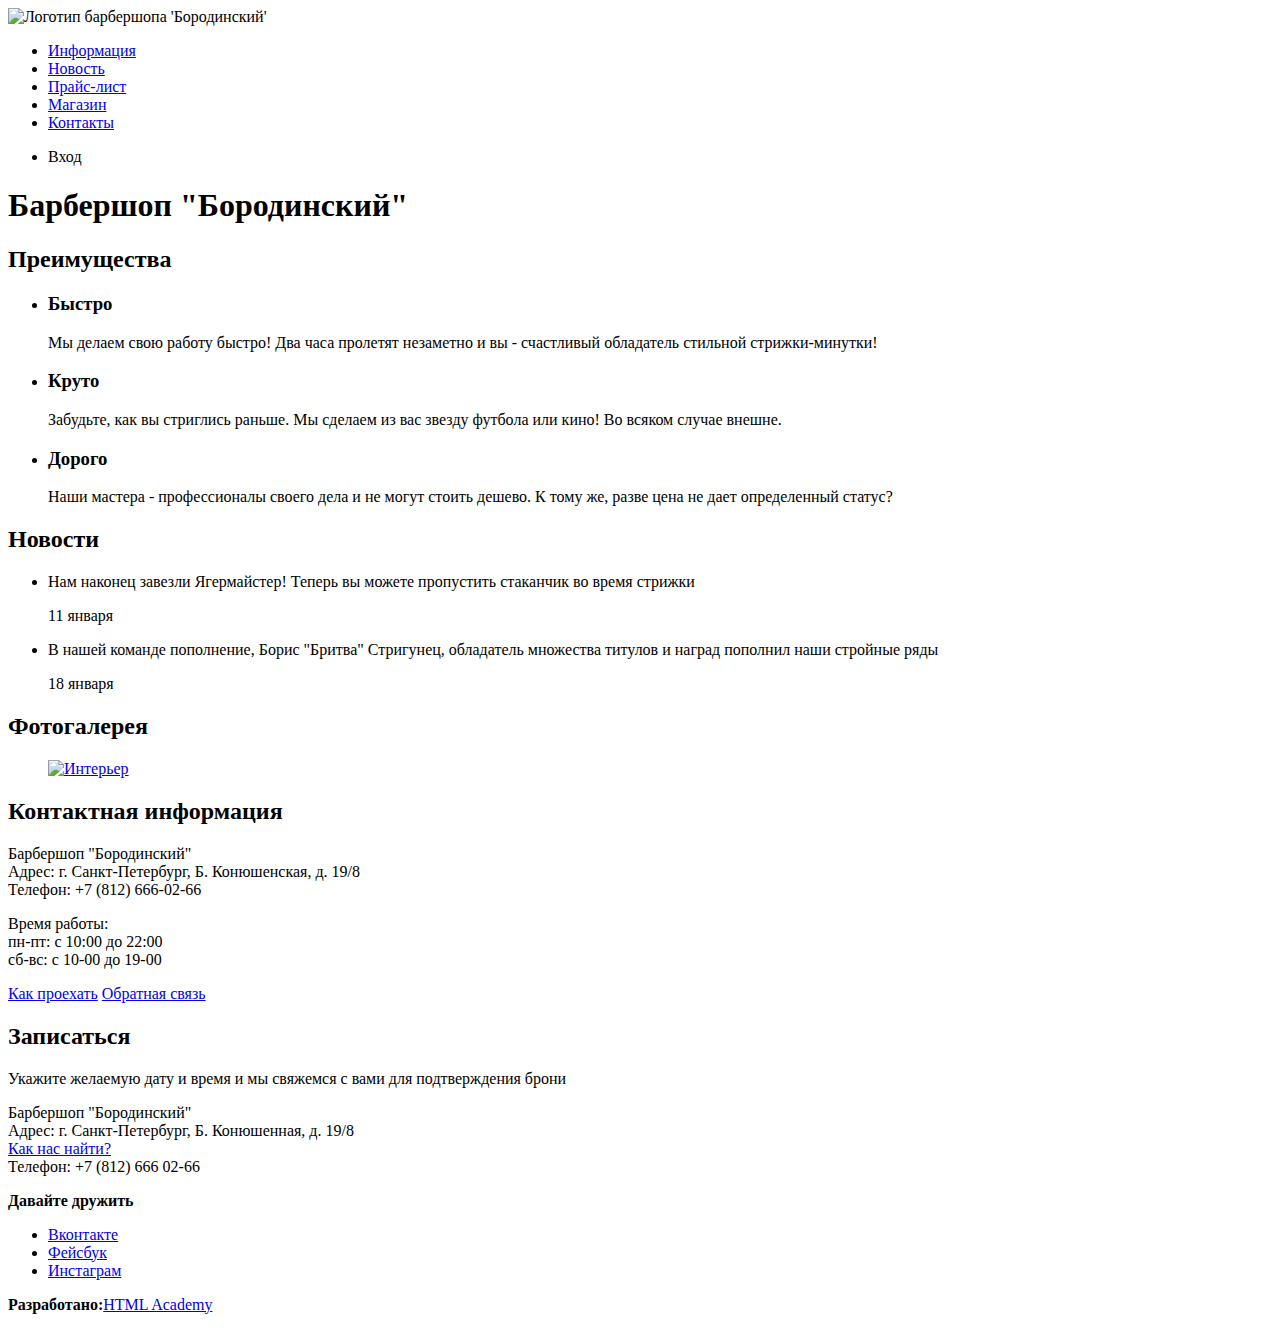
==== index.html @ 80e4056b "Добавил подвал страницы" ====
<!DOCTYPE html>
<html lang="ru">
<head>
	<meta charset="UTF-8">
	<title>Барбершоп "Бородинский"</title>
</head>
<body>
	<header class="main-header">
		<nav class="main-navigation">
			<a class="main-header-logo">
				<img src="img/index-logo.svg" alt="Логотип барбершопа 'Бородинский'" width="368" height="153">
			</a>
			<ul class="site-navigation">
				<li><a href="info.html">Информация</a></li>
				<li><a href="news.html">Новость</a></li>
				<li><a href="price.html">Прайс-лист</a></li>
				<li><a href="catalog.html">Магазин</a></li>
				<li><a href="contacts.html">Контакты</a></li>
			</ul>
			<ul class="user-navigation">
				<li class="login-link">Вход</li>
			</ul>
		</nav>
	</header>
	<main class="container">
		<!--Загаловок страницы-->
		<h1 class="visually-hidden">Барбершоп "Бородинский"</h1>

		<!--Раздел преимущества-->
		<section class="features">
			<h2 class="visually-hidden">Преимущества</h2>
			<ul class="features-list">
				<li class="feature-item">
					<h3>Быстро</h3>
					<p>Мы делаем свою работу быстро! Два часа пролетят незаметно и вы - счастливый обладатель стильной стрижки-минутки!</p>
				</li>
				<li class="feature-item">
					<h3>Круто</h3>
					<p>Забудьте, как вы стриглись раньше. Мы сделаем из вас звезду футбола или кино! Во всяком случае внешне.</p>
				</li>
				<li class="feature-item">
					<h3>Дорого</h3>
					<p>Наши мастера - профессионалы своего дела и не могут стоить дешево. К тому же, разве цена не дает определенный статус?</p>
				</li>
			</ul>
		</section>

		<!--Раздел новости-->
		<section class="news">
			<h2>Новости</h2>
			<ul class="news-list">
				<li class="news-item">
					<p>Нам наконец завезли Ягермайстер! Теперь вы можете пропустить стаканчик во время стрижки</p>
					<time datetime="2016-01-11">11 января</time>
				</li>
				<li class="news-item">
					<p>В нашей команде пополнение, Борис "Бритва" Стригунец, обладатель множества титулов и наград пополнил наши стройные ряды</p>
					<time datetime="2016-01-18">18 января</time>
				</li>
			</ul>
		</section>

		<!-- Раздел Галерея -->
		<section class="gallery">
			<h2>Фотогалерея</h2>
			<figure class="gallery-content">
				<a href="#"><img src="img/studio.jpg" alt="Интерьер" width="286" height="164"></a>
			</figure>
		</section>

		<!-- Раздел контакты -->
		<section class="contacts">
			<h2>Контактная информация</h2>
			<p>Барбершоп "Бородинский"<br>Адрес: г. Санкт-Петербург, Б. Конюшенская, д. 19/8<br>Телефон: +7 (812) 666-02-66</p>
			<p>Время работы:<br>пн-пт: с 10:00 до 22:00<br>сб-вс: с 10-00 до 19-00</p>
			<a href="map.html" class="button">Как проехать</a>
			<a href="map.html" class="button">Обратная связь</a>
		</section>

		<!-- Раздел обратная связь -->
		<section class="appointment">
			<h2>Записаться</h2>
			<p class="appointment">Укажите желаемую дату и время и мы свяжемся с вами для подтверждения брони</p>
			<!-- Здесь будет форма -->
		</section>
	</main>
	<footer class="main-footer">
		<p class="footer-contact">
			Барбершоп "Бородинский"<br>Адрес: г. Санкт-Петербург, Б. Конюшенная, д. 19/8<br><a href="map.html">Как нас найти?</a><br>Телефон: +7 (812) 666 02-66
		</p>
		<div class="footer-social">
			<b>Давайте дружить</b>
			<ul>
				<li><a href="#" class="social-button">Вконтакте</a></li>
				<li><a href="#" class="social-button">Фейсбук</a></li>
				<li><a href="#" class="social-button">Инстаграм</a></li>
			</ul>
		</div>
		<p class="footer-copyright">
			<b>Разработано:</b><a href="https://htmlacademy.ru" class="button">HTML Academy</a>
		</p>
	</footer>
</body>
</html>
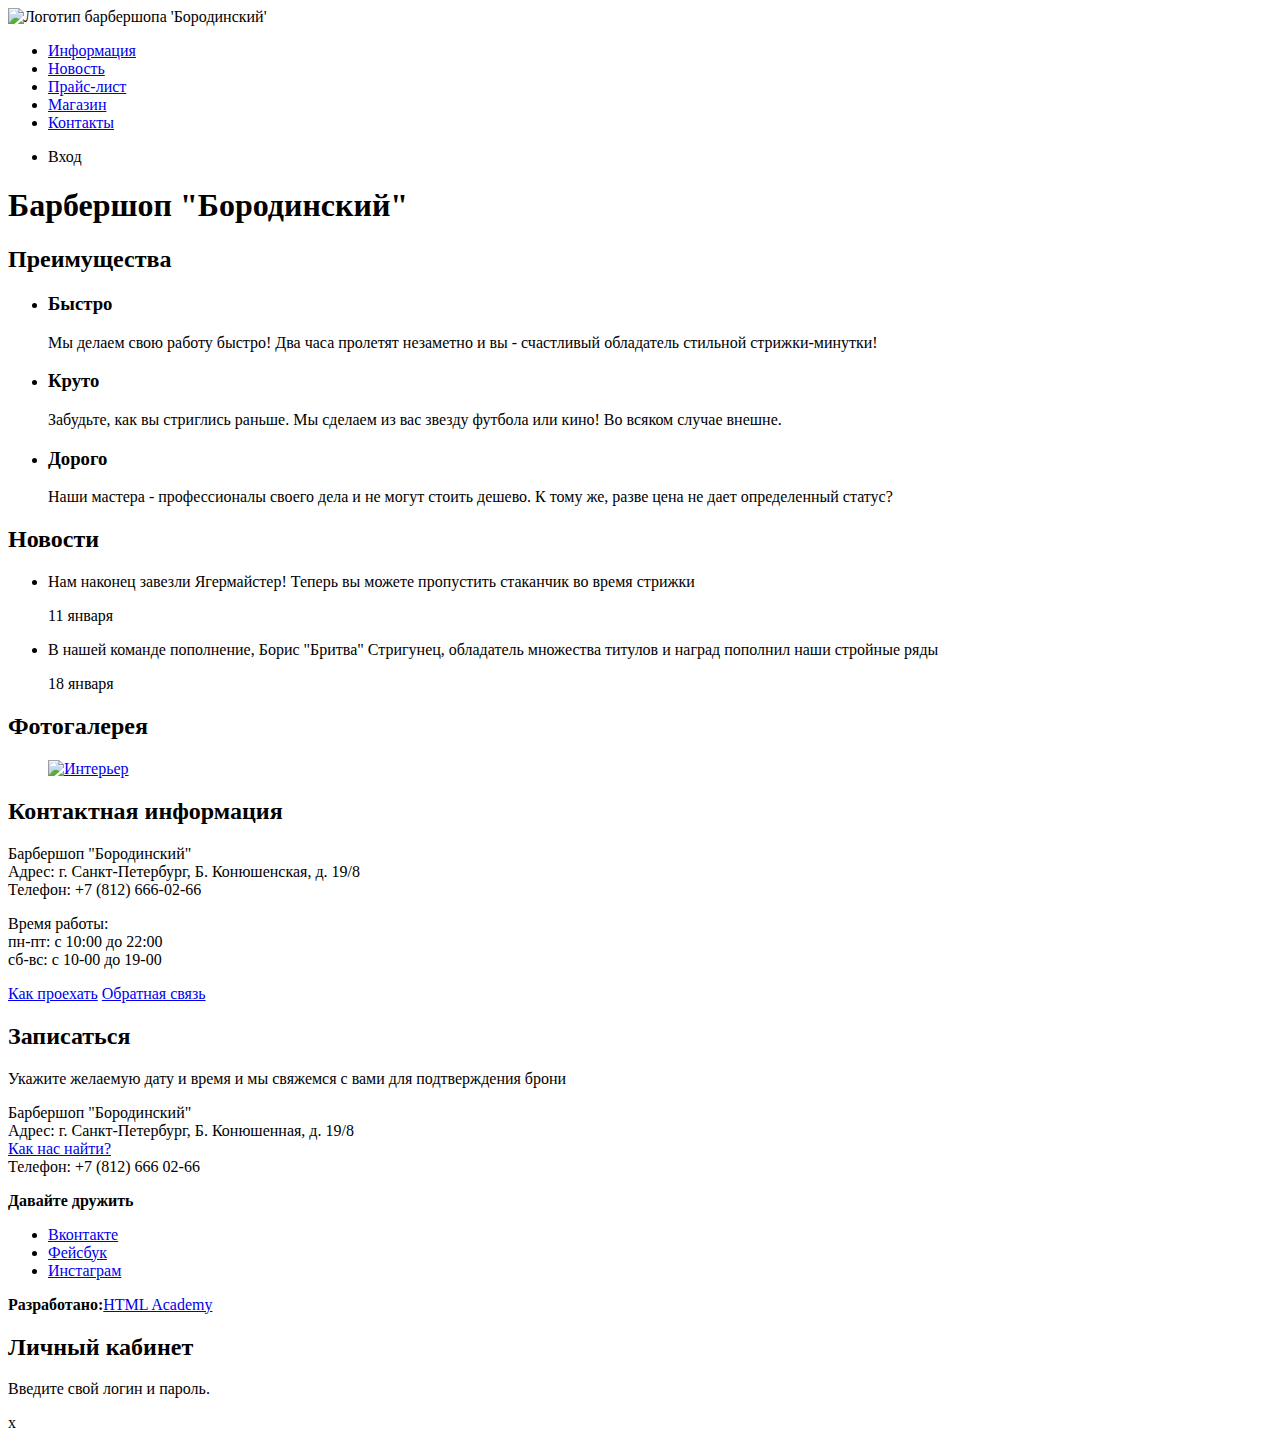
==== commit 1d876021: "Добавил попап форма входа в личный кабинет" ====
--- a/index.html
+++ b/index.html
@@ -100,5 +100,13 @@
 			<b>Разработано:</b><a href="https://htmlacademy.ru" class="button">HTML Academy</a>
 		</p>
 	</footer>
+
+	<!-- Попап форма входа в личный кабинет-->
+	<section class="modal modal-login">
+		<h2>Личный кабинет</h2>
+		<p>Введите свой логин и пароль.</p>
+		<!-- Здесь будет форма -->
+		<span class="modal-close">x</span>
+	</section>
 </body>
 </html>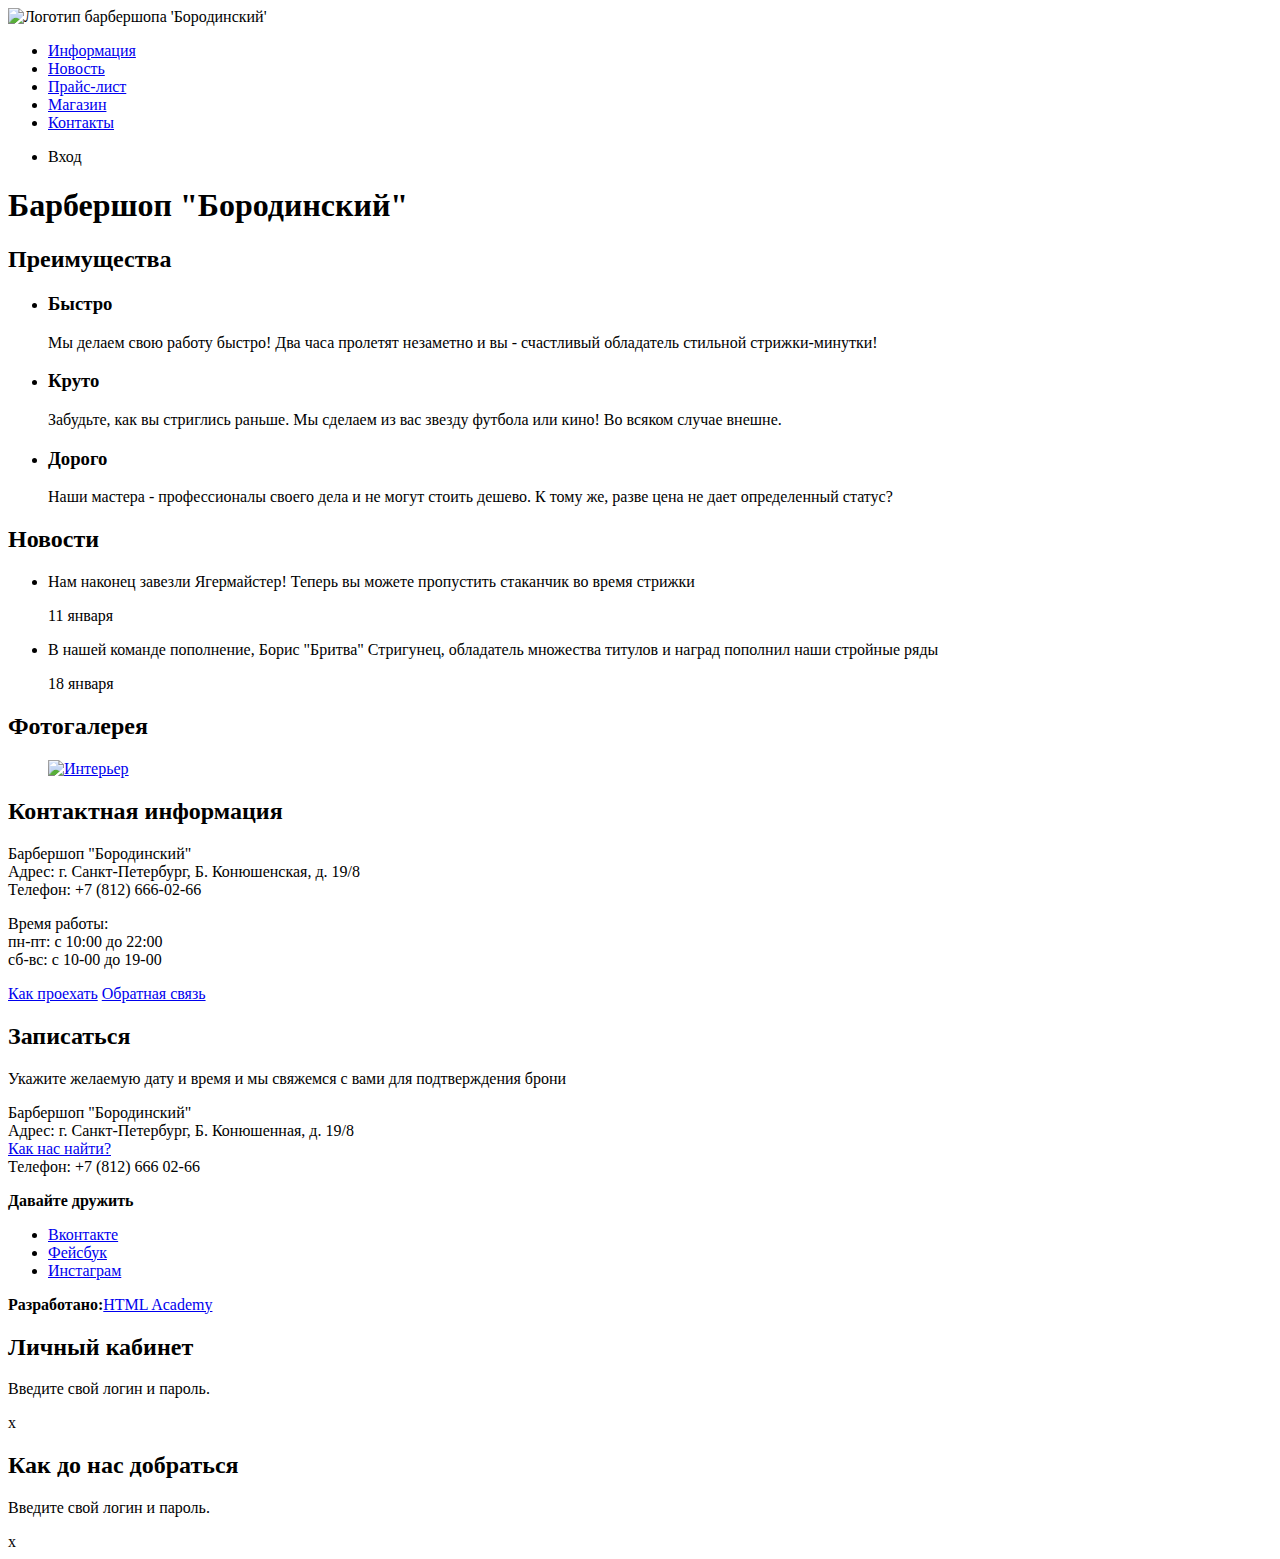
==== commit 2801b54b: "Добавил попап карта" ====
--- a/index.html
+++ b/index.html
@@ -108,5 +108,12 @@
 		<!-- Здесь будет форма -->
 		<span class="modal-close">x</span>
 	</section>
+
+	<!-- Попап карта-->
+	<section class="modal modal-map">
+		<h2 class="visually-hidden">Как до нас добраться</h2>
+		<p>Введите свой логин и пароль.</p>
+		<span class="modal-close">x</span>
+	</section>
 </body>
 </html>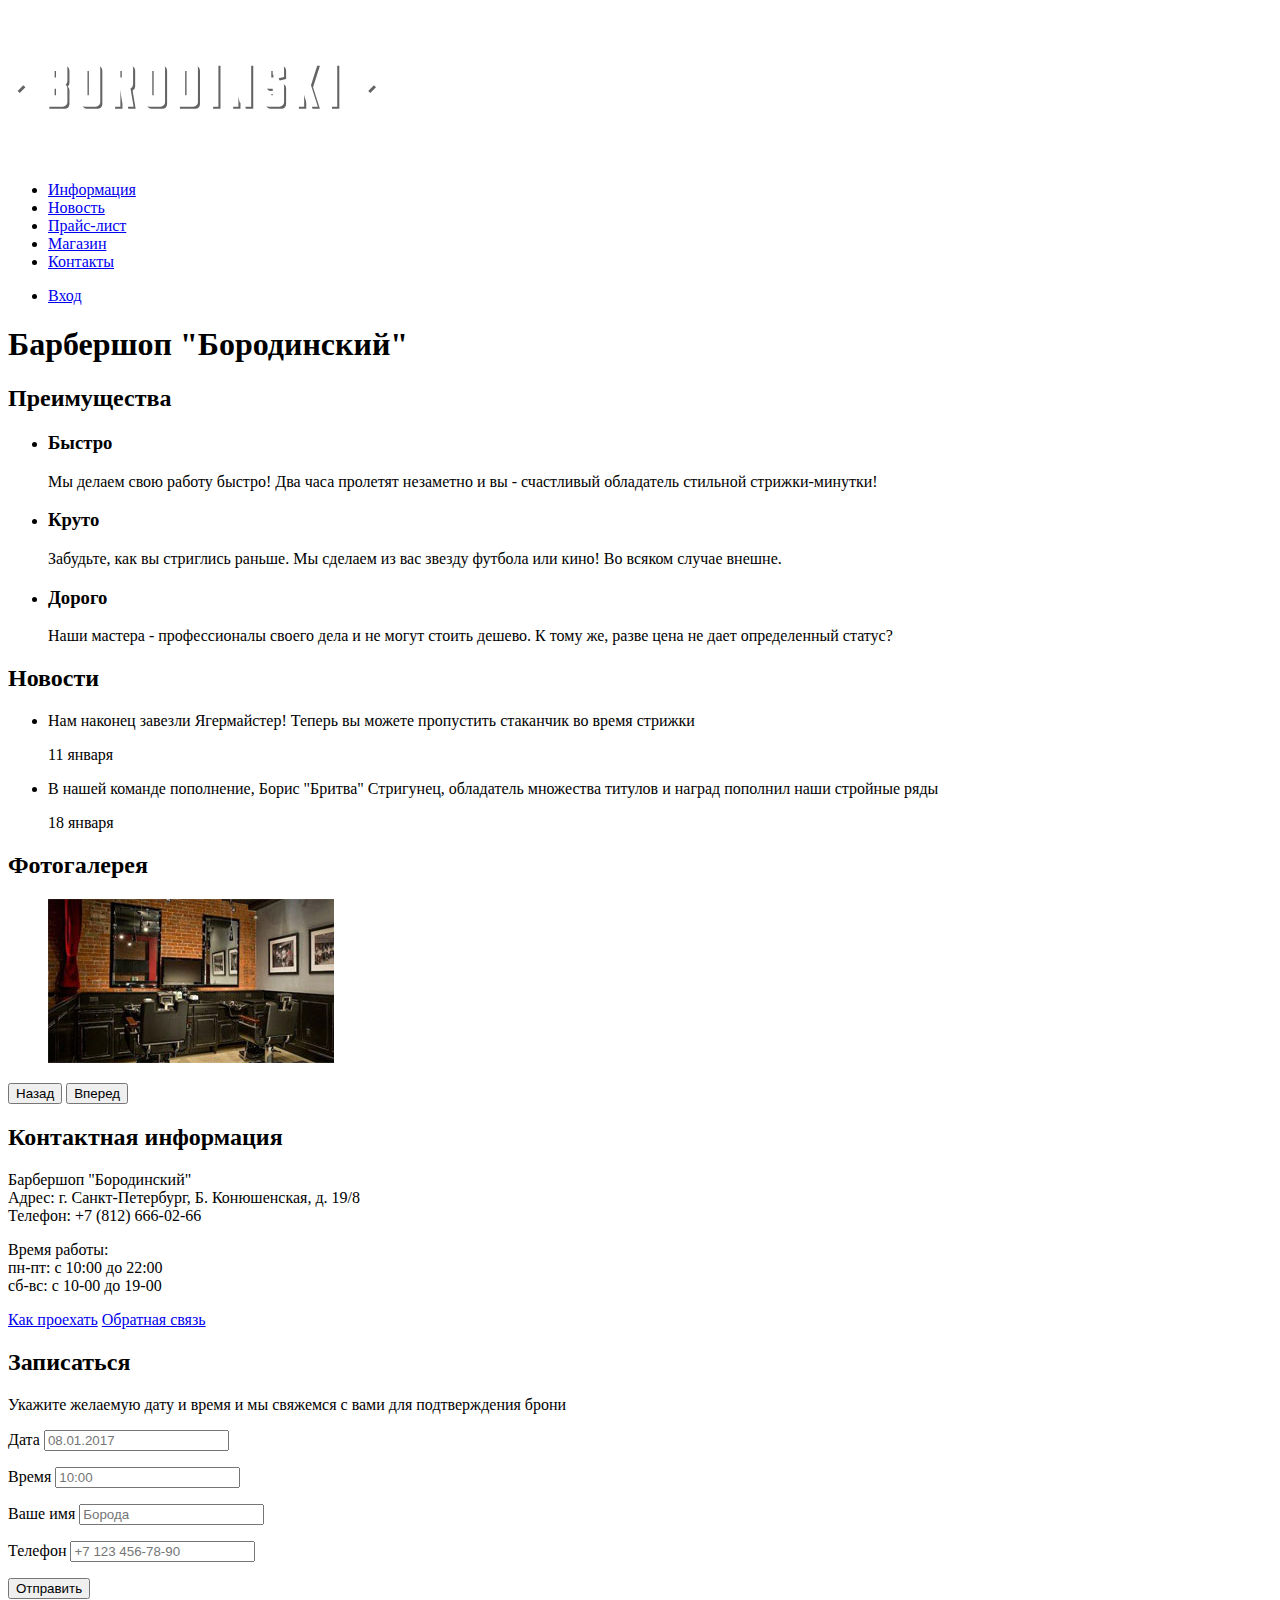
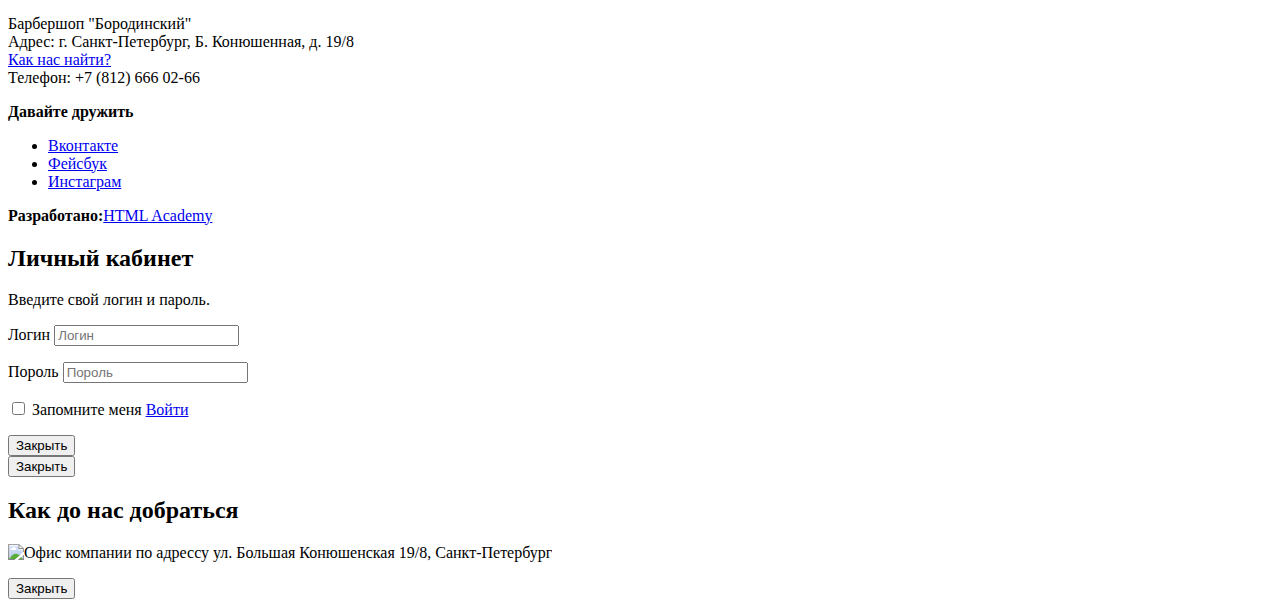
==== commit b2fde4e3: "Обновил разметку с учетом доступности. Заменил кнопки. Добавил формы." ====
--- a/index.html
+++ b/index.html
@@ -18,7 +18,9 @@
 				<li><a href="contacts.html">Контакты</a></li>
 			</ul>
 			<ul class="user-navigation">
-				<li class="login-link">Вход</li>
+				<li class="login-link">
+					<a href="login.html" class="login-link">Вход</a>
+				</li>
 			</ul>
 		</nav>
 	</header>
@@ -66,6 +68,8 @@
 			<figure class="gallery-content">
 				<a href="#"><img src="img/studio.jpg" alt="Интерьер" width="286" height="164"></a>
 			</figure>
+			<button class="button gallery-button gallery-button-back" type="button">Назад</button>
+			<button class="button gallery-button gallery-button-next" type="button">Вперед</button>
 		</section>
 
 		<!-- Раздел контакты -->
@@ -81,7 +85,25 @@
 		<section class="appointment">
 			<h2>Записаться</h2>
 			<p class="appointment">Укажите желаемую дату и время и мы свяжемся с вами для подтверждения брони</p>
-			<!-- Здесь будет форма -->
+			<form action="https://echo.academy.ru" class="appointment-item" method="post">
+				<p class="appointment-item">
+					<label for="appointment-date">Дата</label>
+					<input type="text" id="appointment-date" name="date" value="" placeholder="08.01.2017">
+				</p>
+				<p class="appointment-item">
+					<label for="appointment-time">Время</label>
+					<input type="text" id="appointment-time" name="time" value="" placeholder="10:00">
+				</p>
+				<p class="appointment-item">
+					<label for="appointment-date">Ваше имя</label>
+					<input type="text" id="appointment-name" name="name" value="" placeholder="Борода">
+				</p>
+				<p class="appointment-item">
+					<label for="appointment-date">Телефон</label>
+					<input type="text" id="appointment-date" name="phone" value="" placeholder="+7 123 456-78-90">
+				</p>
+				<button class="button" type="submit">Отправить</button>
+			</form>
 		</section>
 	</main>
 	<footer class="main-footer">
@@ -105,15 +127,36 @@
 	<section class="modal modal-login">
 		<h2>Личный кабинет</h2>
 		<p>Введите свой логин и пароль.</p>
-		<!-- Здесь будет форма -->
-		<span class="modal-close">x</span>
+		<form class="login-form" action="https://echo.htmlacademy.ru" methon="post">
+			<p>
+				<label for="user-login" class="visually-hidden">Логин</label>
+				<input type="text" class="logic-icon-user" id="user-login" name="login" placeholder="Логин">
+			</p>
+			<p>
+				<label class="visually-hidden" for="user-password">Пороль</label>
+				<input class="login-icon-password" id="user-password" type="password" name="password" placeholder="Пороль">
+			</p>
+			<p class="login-password-info">
+				<label class="login-checkbox">
+					<!-- Интерактивный элемент checkbox будет скрыт, а место него через css отобразиться дикоративный -->
+					<input class="visually-hidden" type="checkbox" name="remember">
+					<span class="checkbox-indicator"></span>
+					Запомните меня
+				</label>
+				<a href="submite" class="restore">Войти</a>
+			</p>
+			<button class="modal-close" type="button">Закрыть</button>
+		</form>
+		<button class="modal-close" type="button">Закрыть</button>
 	</section>
 
 	<!-- Попап карта-->
 	<section class="modal modal-map">
 		<h2 class="visually-hidden">Как до нас добраться</h2>
-		<p>Введите свой логин и пароль.</p>
-		<span class="modal-close">x</span>
+		<p>
+			<img src="img/map.jpg" alt="Офис компании по адрессу ул. Большая Конюшенская 19/8, Санкт-Петербург" width="780" height="560">
+		</p>
+		<button class="modal-close" type="button">Закрыть</button>
 	</section>
 </body>
 </html>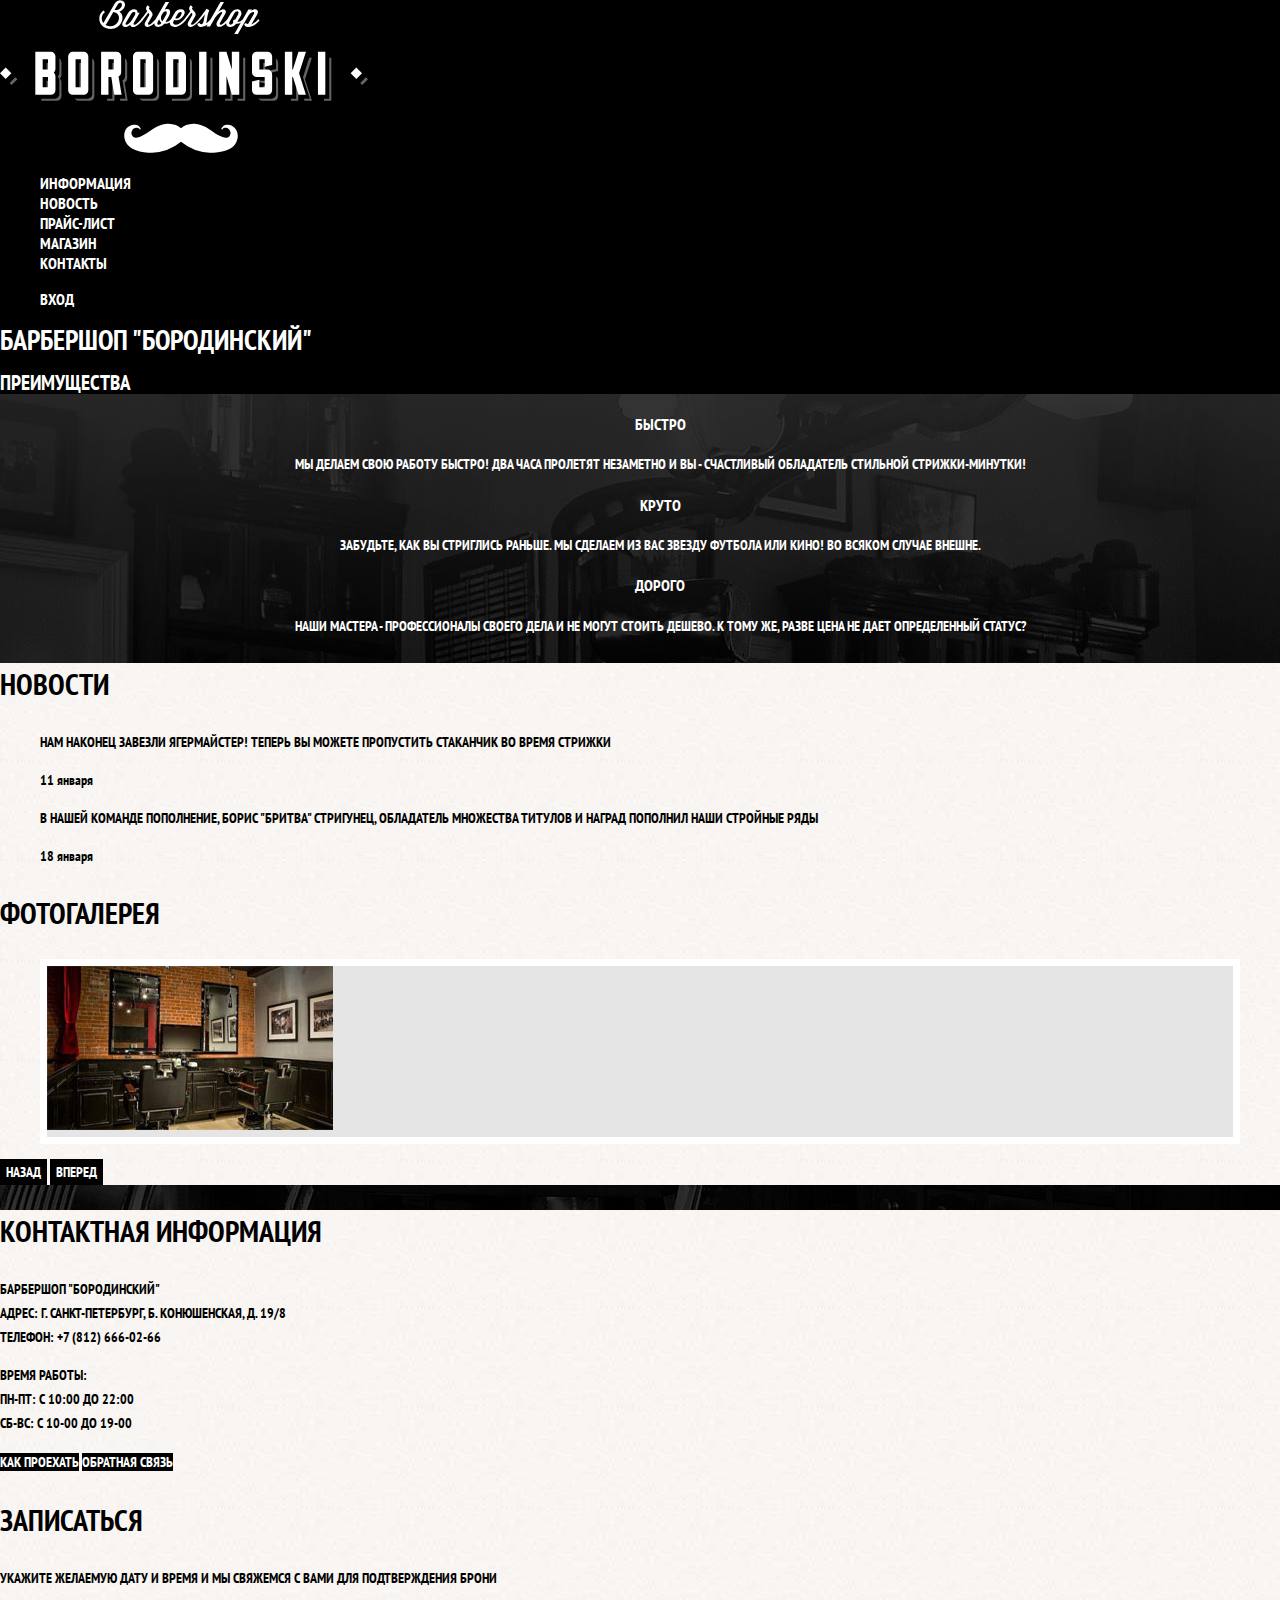
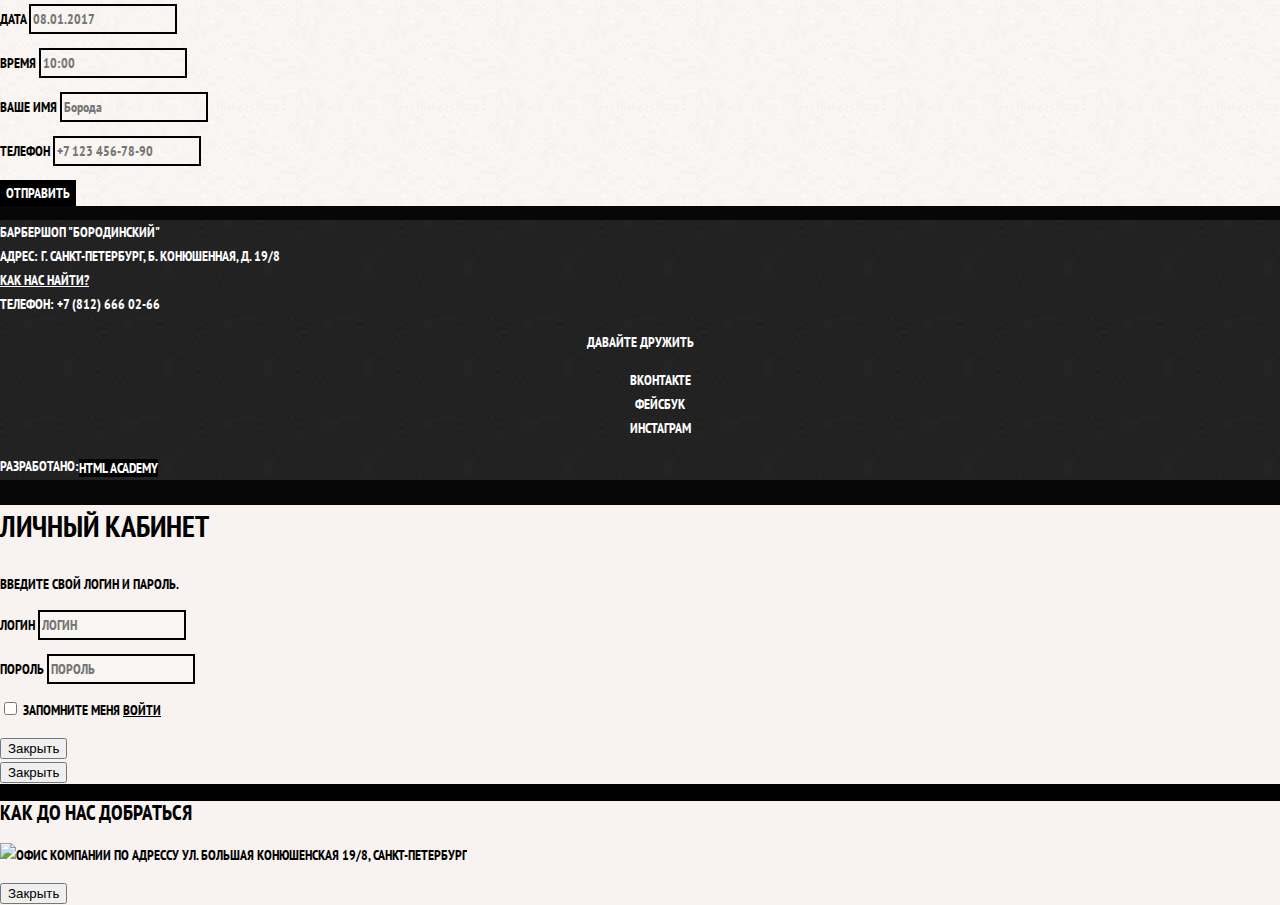
==== commit e4a9f092: "Добавил базовую стилизацию страниц" ====
--- a/index.html
+++ b/index.html
@@ -3,6 +3,9 @@
 <head>
 	<meta charset="UTF-8">
 	<title>Барбершоп "Бородинский"</title>
+    <link href="https://fonts.googleapis.com/css?family=PT+Sans+Narrow:400,700&amp;subset=cyrillic" rel="stylesheet">
+    <link href="css/normalize.css" rel="stylesheet">
+    <link href="css/style.css" rel="stylesheet">
 </head>
 <body>
 	<header class="main-header">
@@ -11,15 +14,15 @@
 				<img src="img/index-logo.svg" alt="Логотип барбершопа 'Бородинский'" width="368" height="153">
 			</a>
 			<ul class="site-navigation">
-				<li><a href="info.html">Информация</a></li>
-				<li><a href="news.html">Новость</a></li>
-				<li><a href="price.html">Прайс-лист</a></li>
-				<li><a href="catalog.html">Магазин</a></li>
-				<li><a href="contacts.html">Контакты</a></li>
+				<li><a class="site-navigation-link" href="info.html">Информация</a></li>
+				<li><a class="site-navigation-link" href="news.html">Новость</a></li>
+				<li><a class="site-navigation-link" href="price.html">Прайс-лист</a></li>
+				<li><a class="site-navigation-link" href="catalog.html">Магазин</a></li>
+				<li><a class="site-navigation-link" href="contacts.html">Контакты</a></li>
 			</ul>
 			<ul class="user-navigation">
 				<li class="login-link">
-					<a href="login.html" class="login-link">Вход</a>
+					<a class="user-navigation-link" href="login.html" class="login-link">Вход</a>
 				</li>
 			</ul>
 		</nav>
@@ -33,82 +36,88 @@
 			<h2 class="visually-hidden">Преимущества</h2>
 			<ul class="features-list">
 				<li class="feature-item">
-					<h3>Быстро</h3>
+					<h3 class="feature-item-slogan">Быстро</h3>
 					<p>Мы делаем свою работу быстро! Два часа пролетят незаметно и вы - счастливый обладатель стильной стрижки-минутки!</p>
 				</li>
 				<li class="feature-item">
-					<h3>Круто</h3>
+					<h3 class="feature-item-slogan">Круто</h3>
 					<p>Забудьте, как вы стриглись раньше. Мы сделаем из вас звезду футбола или кино! Во всяком случае внешне.</p>
 				</li>
 				<li class="feature-item">
-					<h3>Дорого</h3>
+					<h3 class="feature-item-slogan">Дорого</h3>
 					<p>Наши мастера - профессионалы своего дела и не могут стоить дешево. К тому же, разве цена не дает определенный статус?</p>
 				</li>
 			</ul>
 		</section>
 
-		<!--Раздел новости-->
-		<section class="news">
-			<h2>Новости</h2>
-			<ul class="news-list">
-				<li class="news-item">
-					<p>Нам наконец завезли Ягермайстер! Теперь вы можете пропустить стаканчик во время стрижки</p>
-					<time datetime="2016-01-11">11 января</time>
-				</li>
-				<li class="news-item">
-					<p>В нашей команде пополнение, Борис "Бритва" Стригунец, обладатель множества титулов и наград пополнил наши стройные ряды</p>
-					<time datetime="2016-01-18">18 января</time>
-				</li>
-			</ul>
-		</section>
+		<!-- Группировка разделов в нескольких калонках -->
+		<div class="index-columns">
+			<!--Раздел новости-->
+			<section class="news">
+				<h2 class="news-title">Новости</h2>
+				<ul class="news-list">
+					<li class="news-item">
+						<p>Нам наконец завезли Ягермайстер! Теперь вы можете пропустить стаканчик во время стрижки</p>
+						<time class="news-item-date" datetime="2016-01-11">11 января</time>
+					</li>
+					<li class="news-item">
+						<p>В нашей команде пополнение, Борис "Бритва" Стригунец, обладатель множества титулов и наград пополнил наши стройные ряды</p>
+						<time class="news-item-date" datetime="2016-01-18">18 января</time>
+					</li>
+				</ul>
+			</section>
 
-		<!-- Раздел Галерея -->
-		<section class="gallery">
-			<h2>Фотогалерея</h2>
-			<figure class="gallery-content">
-				<a href="#"><img src="img/studio.jpg" alt="Интерьер" width="286" height="164"></a>
-			</figure>
-			<button class="button gallery-button gallery-button-back" type="button">Назад</button>
-			<button class="button gallery-button gallery-button-next" type="button">Вперед</button>
-		</section>
+			<!-- Раздел Галерея -->
+			<section class="gallery">
+				<h2 class="gallery-title">Фотогалерея</h2>
+				<figure class="gallery-content">
+					<a href="#"><img src="img/studio.jpg" alt="Интерьер" width="286" height="164"></a>
+				</figure>
+				<button class="button gallery-button gallery-button-back" type="button">Назад</button>
+				<button class="button gallery-button gallery-button-next" type="button">Вперед</button>
+			</section>
+		</div>
 
-		<!-- Раздел контакты -->
-		<section class="contacts">
-			<h2>Контактная информация</h2>
-			<p>Барбершоп "Бородинский"<br>Адрес: г. Санкт-Петербург, Б. Конюшенская, д. 19/8<br>Телефон: +7 (812) 666-02-66</p>
-			<p>Время работы:<br>пн-пт: с 10:00 до 22:00<br>сб-вс: с 10-00 до 19-00</p>
-			<a href="map.html" class="button">Как проехать</a>
-			<a href="map.html" class="button">Обратная связь</a>
-		</section>
+		<!-- Группировка разделов в нескольких калонках -->
+		<div class="index-columns">
+			<!-- Раздел контакты -->
+			<section class="contacts">
+				<h2 class="contacts-title">Контактная информация</h2>
+				<p>Барбершоп "Бородинский"<br>Адрес: г. Санкт-Петербург, Б. Конюшенская, д. 19/8<br>Телефон: +7 (812) 666-02-66</p>
+				<p>Время работы:<br>пн-пт: с 10:00 до 22:00<br>сб-вс: с 10-00 до 19-00</p>
+				<a href="map.html" class="button">Как проехать</a>
+				<a href="map.html" class="button">Обратная связь</a>
+			</section>
 
-		<!-- Раздел обратная связь -->
-		<section class="appointment">
-			<h2>Записаться</h2>
-			<p class="appointment">Укажите желаемую дату и время и мы свяжемся с вами для подтверждения брони</p>
-			<form action="https://echo.academy.ru" class="appointment-item" method="post">
-				<p class="appointment-item">
-					<label for="appointment-date">Дата</label>
-					<input type="text" id="appointment-date" name="date" value="" placeholder="08.01.2017">
-				</p>
-				<p class="appointment-item">
-					<label for="appointment-time">Время</label>
-					<input type="text" id="appointment-time" name="time" value="" placeholder="10:00">
-				</p>
-				<p class="appointment-item">
-					<label for="appointment-date">Ваше имя</label>
-					<input type="text" id="appointment-name" name="name" value="" placeholder="Борода">
-				</p>
-				<p class="appointment-item">
-					<label for="appointment-date">Телефон</label>
-					<input type="text" id="appointment-date" name="phone" value="" placeholder="+7 123 456-78-90">
-				</p>
-				<button class="button" type="submit">Отправить</button>
-			</form>
-		</section>
+			<!-- Раздел обратная связь -->
+			<section class="appointment">
+				<h2 class="appointment-title">Записаться</h2>
+				<p class="appointment">Укажите желаемую дату и время и мы свяжемся с вами для подтверждения брони</p>
+				<form action="https://echo.academy.ru" class="appointment-item" method="post">
+					<p class="appointment-item">
+						<label for="appointment-date">Дата</label>
+						<input type="text" id="appointment-date" name="date" value="" placeholder="08.01.2017">
+					</p>
+					<p class="appointment-item">
+						<label for="appointment-time">Время</label>
+						<input type="text" id="appointment-time" name="time" value="" placeholder="10:00">
+					</p>
+					<p class="appointment-item">
+						<label for="appointment-date">Ваше имя</label>
+						<input type="text" id="appointment-name" name="name" value="" placeholder="Борода">
+					</p>
+					<p class="appointment-item">
+						<label for="appointment-date">Телефон</label>
+						<input type="text" id="appointment-date" name="phone" value="" placeholder="+7 123 456-78-90">
+					</p>
+					<button class="button" type="submit">Отправить</button>
+				</form>
+			</section>
+	  	</div>
 	</main>
 	<footer class="main-footer">
 		<p class="footer-contact">
-			Барбершоп "Бородинский"<br>Адрес: г. Санкт-Петербург, Б. Конюшенная, д. 19/8<br><a href="map.html">Как нас найти?</a><br>Телефон: +7 (812) 666 02-66
+			Барбершоп "Бородинский"<br>Адрес: г. Санкт-Петербург, Б. Конюшенная, д. 19/8<br><a class="footer-contact-link-map" href="map.html">Как нас найти?</a><br>Телефон: +7 (812) 666 02-66
 		</p>
 		<div class="footer-social">
 			<b>Давайте дружить</b>
@@ -125,7 +134,7 @@
 
 	<!-- Попап форма входа в личный кабинет-->
 	<section class="modal modal-login">
-		<h2>Личный кабинет</h2>
+		<h2 class="modal-title">Личный кабинет</h2>
 		<p>Введите свой логин и пароль.</p>
 		<form class="login-form" action="https://echo.htmlacademy.ru" methon="post">
 			<p>
--- a/css/style.css
+++ b/css/style.css
@@ -0,0 +1,322 @@
+body {
+	margin: 0;
+	padding: 0;
+
+	font-family: 'PT Sans Narrow', sans-serif;
+	font-size: 14px;
+	line-height: 24px;
+	font-weight: 700;
+	color: #ffffff;
+	text-transform: uppercase;
+
+	background-color: #000000;
+	background-image: url('../img/bg.jpg');
+	background-position: center;
+	background-repeat: no-repeat;
+}
+
+.inner-page {
+	color: #000000;
+
+	background-color: #f9f6f3;
+	background-image: url("../img/pattern-light.jpg");
+	background-position: 0 0;
+	background-repeat: repeat;
+}
+
+a {
+	text-decoration: none;
+}
+
+.button {
+	font: inherit;
+
+	text-align: center;
+	color: #ffffff;
+	vertical-align: middle;
+	text-transform: uppercase;
+
+	background-color: #000000;
+	border: none;
+}
+
+.button:hover,
+.button:focus,
+.button:active {
+	background-color: #663d15;
+}
+
+ul {
+	list-style: none;
+}
+
+.main-navigation {
+	font-size: 16px;
+	line-height: 20px;
+	color: #ffffff;
+
+	background-color: #000000;
+}
+
+.site-navigation-link,
+.user-navigation-link {
+	color: #ffffff;
+}
+
+.site-navigation-link:hover,
+.site-navigation-link:focus,
+.user-navigation-link:hover,
+.user-navigation-link:focus {
+	background-color: #242424;
+}
+
+.feature-item {
+	text-align: center;
+}
+
+.feature-item-slogan {
+	font-size: 30px
+	line-height: 42px;
+}
+
+.index-columns {
+	color: #000000;
+
+	background-color: #f8f5f2;
+	background-image: url("../img/pattern-light.jpg");
+	background-position: 0 0;
+	background-repeat: repeat;
+}
+
+.news-title,
+.gallery-title,
+.contacts-title,
+.appointment-title {
+	font-size: 30px;
+	line-height: 42px;
+}
+
+.news-item-date {
+	text-transform: none;
+}
+
+.gallery-content {
+	background-color: #e5e5e5;
+	border: 7px solid #ffffff;
+}
+
+.appointment-item input {
+	font: inherit;
+
+	background-color: transparent;
+	border: 2px solid #000000;
+}
+
+.appointment-item input:focus {
+	border-color: #663d15;
+}
+
+.page-title {
+	font-size: 30px;
+	line-height: 42px;
+}
+
+.breadcrumb {
+	color: #000000;
+}
+
+.breadcrumb:hover,
+.breadcrumb:focus {
+	text-decoration: underline;
+}
+
+.breadcrumb-current {
+	color: #aba9a7;
+}
+
+.filter-fildset {
+	border: none;
+}
+
+.filter-legend {
+	font-size: 24px;
+	line-height: 30px;
+}
+
+.filter-list {
+	line-height: 18px;
+}
+
+.filter-input:hover + label,
+.filter-input:focus + label {
+	color: #663d15;
+}
+
+.filter-input:disabled + label {
+	color: #000000;
+
+	opacity: 0.5;
+}
+
+.catalog-item {
+	background-color: #f8f8f8;
+	box-shadow: 0 0 10px rgba(0, 0, 0, 0.1);
+}
+
+.catalog-item:hover {
+	box-shadow: 0 0 10px rgba(0, 0, 0, 0.2);
+}
+
+.catalog-item a {
+	color: #000000;
+}
+
+.catalog-item h3 {
+	font-size: 14px;
+	line-height: 18px;
+}
+
+.catalog-category {
+	text-transform: none;
+}
+
+.catalog-item-price b {
+	font-size: 14px;
+	line-height: 20px;
+	text-align: center;
+
+	background-color: #e5e5e5;
+}
+
+.catalog-item-price .buttom {
+	line-height: 20px;
+	color: #ffffff;
+}
+
+.pagination-item a {
+	color: #ffffff;
+
+	background-color: #000000;
+}
+
+.pagination-item a:hover,
+.pagination-item a:focus,
+.pagination-item a:active {
+	background-color: #663d15;
+}
+
+.pagination-item-current a {
+	color: #000000;
+
+	background-color: #ffffff;
+}
+
+.pagination-item-current a:hover,
+.pagination-item-current a:focus,
+.pagination-item-current a:active {
+	color: #000000;
+
+	background-color: #ffffff;
+}
+
+.product-photo-preview li {
+	box-shadow: 0 0 10px 2px rgba(0, 0, 0, 0.1);
+}
+
+.product-photo-full {
+	box-shadow: 0 0 10px 2px rgba(0, 0, 0, 0.1);
+}
+
+.product-article {
+	text-align: right;
+	color: #aeaeae;
+}
+
+.product-price b {
+	line-height: 20px;
+	text-align: center;
+
+	background-color: #e5e5e5;
+}
+
+.product-info h3 {
+	font-size: 24px;
+	line-height: 30px;
+}
+
+.main-footer {
+	color: #ffffff;
+
+	background-color: #212121;
+	background-image: url("../img/pattern-dark.jpg");
+	background-position: 0 0;
+	background-repeat: repeat;
+}
+
+.footer-contact-link-map {
+	color: #ffffff;
+	text-decoration: underline;
+}
+
+.footer-contact-link-map:hover,
+.footer-contact-link-map:focus {
+	text-decoration: none;
+}
+
+.footer-social {
+	text-align: center;
+}
+
+.social-button {
+	color: #ffffff;
+}
+
+.footer-copyryght {
+	text-align: center;
+}
+
+.footer-copyright .button:hover,
+.footer-copyright .button:focus {
+	color: #000000;
+
+	background-color: #ffffff;
+}
+
+.modal {
+	color: #000000;
+
+	background-color: #f8f3f0;
+	background-image: url("..img/pattern-light.jpg");
+	background-position: 0 0;
+	background-repeat: repeat;
+}
+
+.modal-title {
+	font-size: 30px;
+	line-height: 42px;
+}
+
+.login-form input[type="text"],
+.login-form input[type="password"] {
+	font: inherit;
+	color: #000000;
+	text-transform: uppercase;
+
+	background-color: #f9f6f3;
+	border: 2px solid #000000;
+}
+
+.login-checkbox:hover,
+.login-checkbox:focus {
+	color: #663d15;
+}
+
+.restore {
+	color: #000000;
+	text-decoration: underline;
+}
+
+.restore:hover,
+.restore:focus {
+	text-decoration: none;
+}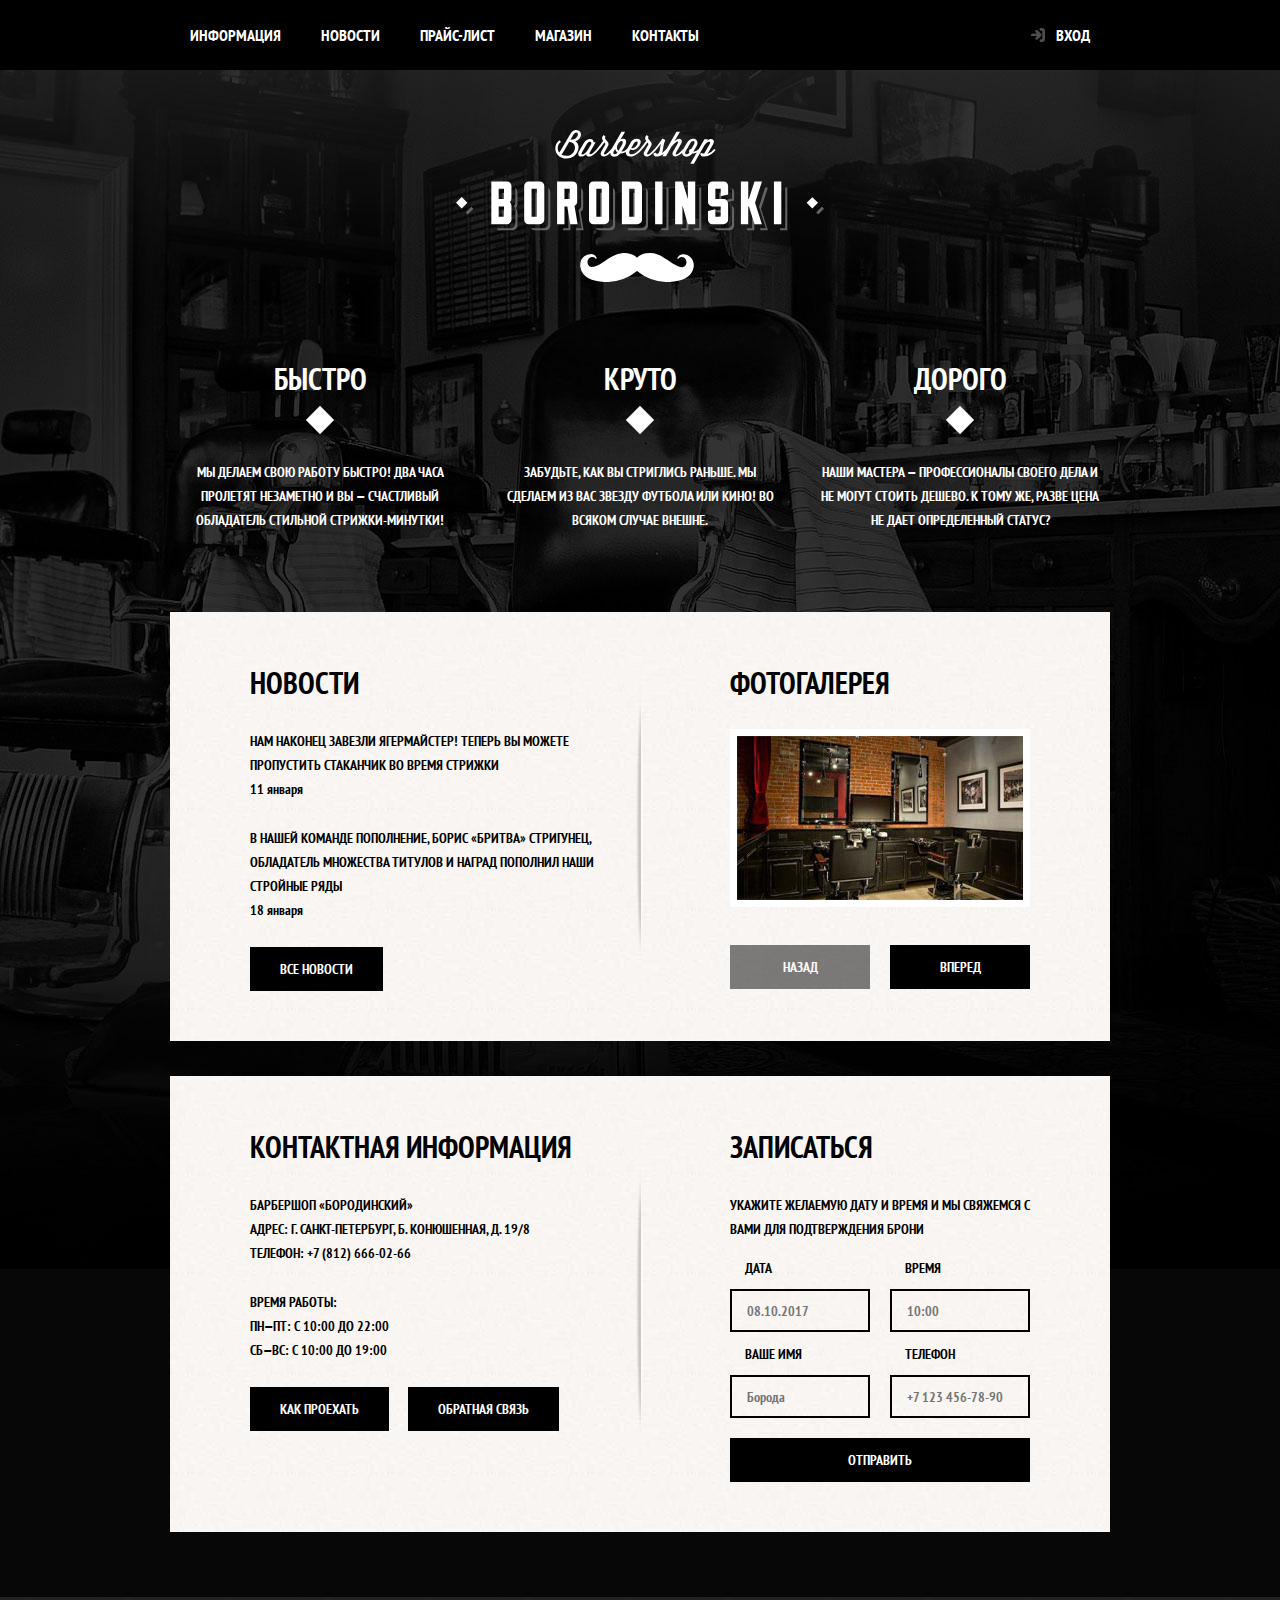
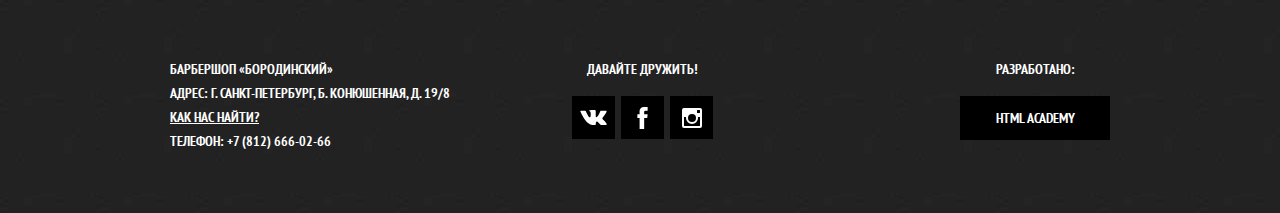
==== commit 0244c8fc: "Code-review проекта. Построение сетки страниц. Завершение стилизации страниц." ====
--- a/index.html
+++ b/index.html
@@ -1,171 +1,197 @@
 <!DOCTYPE html>
 <html lang="ru">
+
 <head>
-	<meta charset="UTF-8">
-	<title>Барбершоп "Бородинский"</title>
+    <meta charset="UTF-8">
+    <title>Барбершоп «Бородинский»</title>
     <link href="https://fonts.googleapis.com/css?family=PT+Sans+Narrow:400,700&amp;subset=cyrillic" rel="stylesheet">
     <link href="css/normalize.css" rel="stylesheet">
     <link href="css/style.css" rel="stylesheet">
 </head>
+
 <body>
-	<header class="main-header">
-		<nav class="main-navigation">
-			<a class="main-header-logo">
-				<img src="img/index-logo.svg" alt="Логотип барбершопа 'Бородинский'" width="368" height="153">
-			</a>
-			<ul class="site-navigation">
-				<li><a class="site-navigation-link" href="info.html">Информация</a></li>
-				<li><a class="site-navigation-link" href="news.html">Новость</a></li>
-				<li><a class="site-navigation-link" href="price.html">Прайс-лист</a></li>
-				<li><a class="site-navigation-link" href="catalog.html">Магазин</a></li>
-				<li><a class="site-navigation-link" href="contacts.html">Контакты</a></li>
-			</ul>
-			<ul class="user-navigation">
-				<li class="login-link">
-					<a class="user-navigation-link" href="login.html" class="login-link">Вход</a>
-				</li>
-			</ul>
-		</nav>
-	</header>
-	<main class="container">
-		<!--Загаловок страницы-->
-		<h1 class="visually-hidden">Барбершоп "Бородинский"</h1>
 
-		<!--Раздел преимущества-->
-		<section class="features">
-			<h2 class="visually-hidden">Преимущества</h2>
-			<ul class="features-list">
-				<li class="feature-item">
-					<h3 class="feature-item-slogan">Быстро</h3>
-					<p>Мы делаем свою работу быстро! Два часа пролетят незаметно и вы - счастливый обладатель стильной стрижки-минутки!</p>
-				</li>
-				<li class="feature-item">
-					<h3 class="feature-item-slogan">Круто</h3>
-					<p>Забудьте, как вы стриглись раньше. Мы сделаем из вас звезду футбола или кино! Во всяком случае внешне.</p>
-				</li>
-				<li class="feature-item">
-					<h3 class="feature-item-slogan">Дорого</h3>
-					<p>Наши мастера - профессионалы своего дела и не могут стоить дешево. К тому же, разве цена не дает определенный статус?</p>
-				</li>
-			</ul>
-		</section>
+    <header class="main-header">
+        <nav class="main-navigation">
+            <a class="main-header-logo">
+                <img src="img/index-logo.svg" width="368" height="153" alt="Логотип барбершопа «Бородинский»">
+            </a>
+            <div class="main-navigation-wrapper">
+                <div class="container">
+                    <ul class="site-navigation">
+                        <li>
+                            <a href="info.html">Информация</a>
+                        </li>
+                        <li>
+                            <a href="news.html">Новости</a>
+                        </li>
+                        <li>
+                            <a href="price.html">Прайс-лист</a>
+                        </li>
+                        <li>
+                            <a href="catalog.html">Магазин</a>
+                        </li>
+                        <li>
+                            <a href="contacts.html">Контакты</a>
+                        </li>
+                    </ul>
+                    <ul class="user-navigation">
+                        <li>
+                            <a class="login-link" href="login.html">Вход</a>
+                        </li>
+                    </ul>
+                </div>
+            </div>
+        </nav>
+    </header>
 
-		<!-- Группировка разделов в нескольких калонках -->
-		<div class="index-columns">
-			<!--Раздел новости-->
-			<section class="news">
-				<h2 class="news-title">Новости</h2>
-				<ul class="news-list">
-					<li class="news-item">
-						<p>Нам наконец завезли Ягермайстер! Теперь вы можете пропустить стаканчик во время стрижки</p>
-						<time class="news-item-date" datetime="2016-01-11">11 января</time>
-					</li>
-					<li class="news-item">
-						<p>В нашей команде пополнение, Борис "Бритва" Стригунец, обладатель множества титулов и наград пополнил наши стройные ряды</p>
-						<time class="news-item-date" datetime="2016-01-18">18 января</time>
-					</li>
-				</ul>
-			</section>
+    <main class="container">
 
-			<!-- Раздел Галерея -->
-			<section class="gallery">
-				<h2 class="gallery-title">Фотогалерея</h2>
-				<figure class="gallery-content">
-					<a href="#"><img src="img/studio.jpg" alt="Интерьер" width="286" height="164"></a>
-				</figure>
-				<button class="button gallery-button gallery-button-back" type="button">Назад</button>
-				<button class="button gallery-button gallery-button-next" type="button">Вперед</button>
-			</section>
-		</div>
+        <h1 class="visually-hidden">Барбершоп «Бородинский»</h1>
 
-		<!-- Группировка разделов в нескольких калонках -->
-		<div class="index-columns">
-			<!-- Раздел контакты -->
-			<section class="contacts">
-				<h2 class="contacts-title">Контактная информация</h2>
-				<p>Барбершоп "Бородинский"<br>Адрес: г. Санкт-Петербург, Б. Конюшенская, д. 19/8<br>Телефон: +7 (812) 666-02-66</p>
-				<p>Время работы:<br>пн-пт: с 10:00 до 22:00<br>сб-вс: с 10-00 до 19-00</p>
-				<a href="map.html" class="button">Как проехать</a>
-				<a href="map.html" class="button">Обратная связь</a>
-			</section>
+        <section class="features">
+            <h2 class="visually-hidden">Преимущества</h2>
+            <ul class="features-list">
+                <li class="feature-item">
+                    <h3>Быстро</h3>
+                    <p>Мы делаем свою работу быстро! Два часа пролетят незаметно и вы — счастливый обладатель стильной стрижки-минутки!</p>
+                </li>
+                <li class="feature-item">
+                    <h3>Круто</h3>
+                    <p>Забудьте, как вы стриглись раньше. Мы сделаем из вас звезду футбола или кино! Во всяком случае внешне.</p>
+                </li>
+                <li class="feature-item">
+                    <h3>Дорого</h3>
+                    <p>Наши мастера — профессионалы своего дела и не могут стоить дешево. К тому же, разве цена не дает определенный
+                        статус?</p>
+                </li>
+            </ul>
+        </section>
 
-			<!-- Раздел обратная связь -->
-			<section class="appointment">
-				<h2 class="appointment-title">Записаться</h2>
-				<p class="appointment">Укажите желаемую дату и время и мы свяжемся с вами для подтверждения брони</p>
-				<form action="https://echo.academy.ru" class="appointment-item" method="post">
-					<p class="appointment-item">
-						<label for="appointment-date">Дата</label>
-						<input type="text" id="appointment-date" name="date" value="" placeholder="08.01.2017">
-					</p>
-					<p class="appointment-item">
-						<label for="appointment-time">Время</label>
-						<input type="text" id="appointment-time" name="time" value="" placeholder="10:00">
-					</p>
-					<p class="appointment-item">
-						<label for="appointment-date">Ваше имя</label>
-						<input type="text" id="appointment-name" name="name" value="" placeholder="Борода">
-					</p>
-					<p class="appointment-item">
-						<label for="appointment-date">Телефон</label>
-						<input type="text" id="appointment-date" name="phone" value="" placeholder="+7 123 456-78-90">
-					</p>
-					<button class="button" type="submit">Отправить</button>
-				</form>
-			</section>
-	  	</div>
-	</main>
-	<footer class="main-footer">
-		<p class="footer-contact">
-			Барбершоп "Бородинский"<br>Адрес: г. Санкт-Петербург, Б. Конюшенная, д. 19/8<br><a class="footer-contact-link-map" href="map.html">Как нас найти?</a><br>Телефон: +7 (812) 666 02-66
-		</p>
-		<div class="footer-social">
-			<b>Давайте дружить</b>
-			<ul>
-				<li><a href="#" class="social-button">Вконтакте</a></li>
-				<li><a href="#" class="social-button">Фейсбук</a></li>
-				<li><a href="#" class="social-button">Инстаграм</a></li>
-			</ul>
-		</div>
-		<p class="footer-copyright">
-			<b>Разработано:</b><a href="https://htmlacademy.ru" class="button">HTML Academy</a>
-		</p>
-	</footer>
+        <div class="index-columns">
+            <section class="news">
+                <h2>Новости</h2>
+                <ul class="news-list">
+                    <li class="news-item">
+                        <p>Нам наконец завезли Ягермайстер! Теперь вы можете пропустить стаканчик во время стрижки</p>
+                        <time datetime="2016-01-11">11 января</time>
+                    </li>
+                    <li class="news-item">
+                        <p>В нашей команде пополнение, Борис «Бритва» Стригунец, обладатель множества титулов и наград пополнил
+                            наши стройные ряды</p>
+                        <time datetime="2016-01-18">18 января</time>
+                    </li>
+                </ul>
+                <a class="button" href="news.html">Все новости</a>
+            </section>
 
-	<!-- Попап форма входа в личный кабинет-->
-	<section class="modal modal-login">
-		<h2 class="modal-title">Личный кабинет</h2>
-		<p>Введите свой логин и пароль.</p>
-		<form class="login-form" action="https://echo.htmlacademy.ru" methon="post">
-			<p>
-				<label for="user-login" class="visually-hidden">Логин</label>
-				<input type="text" class="logic-icon-user" id="user-login" name="login" placeholder="Логин">
-			</p>
-			<p>
-				<label class="visually-hidden" for="user-password">Пороль</label>
-				<input class="login-icon-password" id="user-password" type="password" name="password" placeholder="Пороль">
-			</p>
-			<p class="login-password-info">
-				<label class="login-checkbox">
-					<!-- Интерактивный элемент checkbox будет скрыт, а место него через css отобразиться дикоративный -->
-					<input class="visually-hidden" type="checkbox" name="remember">
-					<span class="checkbox-indicator"></span>
-					Запомните меня
-				</label>
-				<a href="submite" class="restore">Войти</a>
-			</p>
-			<button class="modal-close" type="button">Закрыть</button>
-		</form>
-		<button class="modal-close" type="button">Закрыть</button>
-	</section>
+            <section class="gallery">
+                <h2>Фотогалерея</h2>
+                <div class="gallery-container">
+                    <figure class="gallery-content">
+                        <a href="#">
+                            <img src="img/studio.jpg" width="286" height="164" alt="Интерьер">
+                        </a>
+                    </figure>
+                    <button class="button gallery-button gallery-button-back" type="button" disabled>Назад</button>
+                    <button class="button gallery-button gallery-button-next" type="button">Вперед</button>
+                </div>
+            </section>
+        </div>
 
-	<!-- Попап карта-->
-	<section class="modal modal-map">
-		<h2 class="visually-hidden">Как до нас добраться</h2>
-		<p>
-			<img src="img/map.jpg" alt="Офис компании по адрессу ул. Большая Конюшенская 19/8, Санкт-Петербург" width="780" height="560">
-		</p>
-		<button class="modal-close" type="button">Закрыть</button>
-	</section>
+        <div class="index-columns">
+            <section class="contacts">
+                <h2>Контактная информация</h2>
+                <p>
+                    Барбершоп «Бородинский»
+                    <br> Адрес: г. Санкт-Петербург, Б. Конюшенная, д. 19/8
+                    <br> Телефон: +7 (812) 666-02-66
+                </p>
+                <p>
+                    Время работы:
+                    <br> пн—пт: с 10:00 до 22:00
+                    <br> сб—вс: с 10:00 до 19:00
+                </p>
+                <a class="button" href="map.html">Как проехать</a>
+                <a class="button" href="contacts.html">Обратная связь</a>
+            </section>
+
+            <section class="appointment">
+                <h2>Записаться</h2>
+                <p class="appointment-info">Укажите желаемую дату и время и мы свяжемся с вами для подтверждения брони</p>
+                <form class="appointment-form" action="https://echo.htmlacademy.ru" method="post">
+                    <p class="appointment-item">
+                        <label for="appointment-date">Дата</label>
+                        <input id="appointment-date" type="text" name="date" value="" placeholder="08.10.2017">
+                    </p>
+                    <p class="appointment-item">
+                        <label for="appointment-time">Время</label>
+                        <input id="appointment-time" type="text" name="time" value="" placeholder="10:00">
+                    </p>
+                    <p class="appointment-item">
+                        <label for="appointment-name">Ваше имя</label>
+                        <input id="appointment-name" type="text" name="name" value="" placeholder="Борода">
+                    </p>
+                    <p class="appointment-item">
+                        <label for="appointment-phone">Телефон</label>
+                        <input id="appointment-phone" type="tel" name="phone" value="" placeholder="+7 123 456-78-90">
+                    </p>
+                    <button class="button" type="submit">Отправить</button>
+                </form>
+            </section>
+        </div>
+
+    </main>
+
+    <footer class="main-footer">
+        <div class="container">
+            <p class="footer-contacts">
+                Барбершоп «Бородинский»
+                <br> Адрес: г. Санкт-Петербург, Б. Конюшенная, д. 19/8
+                <br>
+                <a href="map.html">Как нас найти?</a>
+                <br> Телефон: +7 (812) 666-02-66
+            </p>
+            <div class="footer-social">
+                <b>Давайте дружить!</b>
+                <ul>
+                    <li>
+                        <a class="social-button" href="#">
+                            <span class="visually-hidden">Вконтакте</span>
+                            <svg xmlns="http://www.w3.org/2000/svg" width="27" height="15" viewBox="0 0 26.14 14.91">
+                                <path d="M26 13.47l-.09-.17a13.55 13.55 0 0 0-2.6-3q-.87-.83-1.1-1.12A1 1 0 0 1 22 8a10.27 10.27 0 0 1 1.22-1.78l.88-1.16q2.35-3.13 2-4L26 .94a.8.8 0 0 0-.4-.22 2.14 2.14 0 0 0-.87 0h-3.92a.51.51 0 0 0-.27 0h-.3a.6.6 0 0 0-.15.14.93.93 0 0 0-.14.24 22.22 22.22 0 0 1-1.46 3.06q-.5.84-.93 1.46a7 7 0 0 1-.71.91 4.94 4.94 0 0 1-.52.47q-.23.18-.35.15l-.23-.05a.9.9 0 0 1-.31-.33 1.49 1.49 0 0 1-.16-.53v-.55-.65-.57-1.12-1-.75a3.14 3.14 0 0 0 0-.62 2.12 2.12 0 0 0-.14-.44.73.73 0 0 0-.28-.33 1.57 1.57 0 0 0-.46-.18A9 9 0 0 0 12.57 0a8.93 8.93 0 0 0-3.25.33 1.83 1.83 0 0 0-.52.41q-.25.3-.07.33a1.67 1.67 0 0 1 1.16.59l.08.16a2.6 2.6 0 0 1 .19.63 6.32 6.32 0 0 1 .12 1 10.59 10.59 0 0 1 0 1.7q-.07.71-.13 1.1a2.21 2.21 0 0 1-.18.64 2.69 2.69 0 0 1-.16.3l-.07.07a1 1 0 0 1-.37.07.86.86 0 0 1-.46-.19 3.27 3.27 0 0 1-.56-.52 7 7 0 0 1-.66-.93q-.37-.6-.76-1.42l-.22-.39q-.2-.38-.56-1.11t-.62-1.43A.9.9 0 0 0 5.2.9h-.07a.93.93 0 0 0-.22-.16A1.44 1.44 0 0 0 4.6.65L.87.68A1 1 0 0 0 .1.94L0 1a.44.44 0 0 0 0 .22 1.08 1.08 0 0 0 .08.37Q.9 3.53 1.86 5.31t1.66 2.87Q4.23 9.27 5 10.24t1 1.24l.37.41.34.33a8.06 8.06 0 0 0 1 .78 16.34 16.34 0 0 0 1.4.9 7.6 7.6 0 0 0 1.79.72 6.19 6.19 0 0 0 2 .22h1.57a1.08 1.08 0 0 0 .72-.3l.05-.07a.9.9 0 0 0 .1-.25 1.38 1.38 0 0 0 0-.37 4.48 4.48 0 0 1 .09-1.05 2.77 2.77 0 0 1 .23-.71 1.74 1.74 0 0 1 .29-.4 1.19 1.19 0 0 1 .23-.2h.11a.86.86 0 0 1 .77.21 4.52 4.52 0 0 1 .83.79q.39.47.93 1.05a6.41 6.41 0 0 0 1 .87l.27.16a3.31 3.31 0 0 0 .71.3 1.53 1.53 0 0 0 .76.07l3.48-.05a1.58 1.58 0 0 0 .8-.17.68.68 0 0 0 .34-.37 1.06 1.06 0 0 0 0-.46 1.71 1.71 0 0 0-.1-.36z"
+                                    fill="#fff">
+                                </path>
+                            </svg>
+                        </a>
+                    </li>
+                    <li>
+                        <a class="social-button" href="#">
+                            <span class="visually-hidden">Фейсбук</span>
+                            <svg xmlns="http://www.w3.org/2000/svg" width="19" height="22" viewBox="0 0 10.15 21.74">
+                                <path d="M3.34 1.12A4.77 4.77 0 0 1 6.53 0h3.61v3.81H7.81a1.07 1.07 0 0 0-1.09.83v2.55h3.42c-.08 1.23-.24 2.45-.41 3.67h-3v10.87H2.21V10.86H0V7.21h2.19V3.66a3.83 3.83 0 0 1 1.15-2.54z"
+                                    fill="#fff" />
+                        </a>
+                    </li>
+                    <li>
+                        <a class="social-button" href="#">
+                            <span class="visually-hidden">Инстаграм</span>
+                            <svg xmlns="http://www.w3.org/2000/svg" width="20" height="20" viewBox="0 0 20 20">
+                                <path d="M18 0H2a2 2 0 0 0-2 2v16a2 2 0 0 0 2 2h16a2 2 0 0 0 2-2V2a2 2 0 0 0-2-2zm-8 6a4 4 0 1 1-4 4 4 4 0 0 1 4-4zM2.5 18a.47.47 0 0 1-.5-.5V9h2.1a3.4 3.4 0 0 0-.1 1 6 6 0 1 0 12 0 3.4 3.4 0 0 0-.1-1H18v8.5a.47.47 0 0 1-.5.5zM18 4.5a.47.47 0 0 1-.5.5h-2a.47.47 0 0 1-.5-.5v-2a.47.47 0 0 1 .5-.5h2a.47.47 0 0 1 .5.5z"
+                                    fill="#fff">
+                                </path>
+                            </svg>
+                        </a>
+                    </li>
+                </ul>
+            </div>
+            <p class="footer-copyright">
+                <b>Разработано:</b>
+                <a class="button" href="https://htmlacademy.ru">HTML Academy</a>
+            </p>
+        </div>
+    </footer>
+
 </body>
+
 </html>--- a/css/style.css
+++ b/css/style.css
@@ -1,322 +1,975 @@
+@font-face {
+    font-family: 'PT Sans Narrow';
+    src: 
+         url('../fonts/ptsansnarrow.woff') format('woff'),
+         url('../fonts/ptsansnarrow.woff2') format('woff2');
+    font-weight: 400;
+    font-style: normal;
+}
+
+@font-face {
+    font-family: 'PT Sans Narrow';
+    src: 
+         url('../fonts/ptsansnarrowbold.woff') format('woff'),
+         url('../fonts/ptsansnarrowbold.woff2') format('woff2');
+    font-weight: 700;
+    font-style: normal;
+}
+
 body {
-	margin: 0;
-	padding: 0;
-
-	font-family: 'PT Sans Narrow', sans-serif;
-	font-size: 14px;
-	line-height: 24px;
-	font-weight: 700;
-	color: #ffffff;
-	text-transform: uppercase;
-
-	background-color: #000000;
-	background-image: url('../img/bg.jpg');
-	background-position: center;
-	background-repeat: no-repeat;
+  min-width: 960px;
+  margin: 0;
+  padding: 0;
+
+  font-family: "PT Sans Narrow", Arial, sans-serif;
+  font-size: 14px;
+  line-height: 24px;
+  font-weight: 700;
+  color: #ffffff;
+  text-transform: uppercase;
+
+  background-color: #000000;
+  background-image: url("../img/bg.jpg");
+  background-position: top center;
+  background-repeat: no-repeat;
+}
+
+a {
+  text-decoration: none;
+}
+
+img {
+  max-width: 100%;
+  height: auto;
+}
+
+.visually-hidden:not(:focus):not(:active),
+input[type="checkbox"].visually-hidden,
+input[type="radio"].visually-hidden {
+  position: absolute;
+
+  width: 1px;
+  height: 1px;
+  margin: -1px;
+  border: 0;
+  padding: 0;
+
+  white-space: nowrap;
+
+  clip-path: inset(100%);
+  clip: rect(0 0 0 0);
+  overflow: hidden;
 }
 
 .inner-page {
-	color: #000000;
-
-	background-color: #f9f6f3;
-	background-image: url("../img/pattern-light.jpg");
-	background-position: 0 0;
-	background-repeat: repeat;
-}
-
-a {
-	text-decoration: none;
+  color: #000000;
+
+  background-color: #f9f6f3;
+  background-image: url("../img/pattern-light.jpg");
+  background-position: 0 0;
+  background-repeat: repeat;
+}
+
+.main-header {
+  margin-bottom: 75px;
+}
+
+.inner-page .main-header {
+  margin-bottom: 50px;
+
+  background-color: #000000;
 }
 
 .button {
-	font: inherit;
-
-	text-align: center;
-	color: #ffffff;
-	vertical-align: middle;
-	text-transform: uppercase;
-
-	background-color: #000000;
-	border: none;
+  display: inline-block;
+  margin-right: 16px;
+  padding: 10px 30px;
+  
+  font: inherit;
+  text-align: center;
+  color: #ffffff;
+  vertical-align: middle;
+  text-transform: uppercase;
+
+  background-color: #000000;
+  border: none;
 }
 
 .button:hover,
 .button:focus,
 .button:active {
-	background-color: #663d15;
-}
-
-ul {
-	list-style: none;
+  background-color: #663d15;
+}
+
+.button.disabled,
+.button:disabled {
+  cursor: default;
+  opacity: 0.5;
+  background-color: #000000;
 }
 
 .main-navigation {
-	font-size: 16px;
-	line-height: 20px;
-	color: #ffffff;
-
-	background-color: #000000;
-}
-
-.site-navigation-link,
-.user-navigation-link {
-	color: #ffffff;
-}
-
-.site-navigation-link:hover,
-.site-navigation-link:focus,
-.user-navigation-link:hover,
-.user-navigation-link:focus {
-	background-color: #242424;
+  display: flex;
+  flex-direction: column;
+  align-items: center;
+  
+  font-size: 16px;
+  line-height: 20px;
+  color: #ffffff;
+
+  background-color: transparent;
+}
+
+.inner-page .main-navigation {
+  display: flex;
+  align-items: flex-start;
+  flex-direction: row;
+}
+
+.main-header-logo {
+  order: 2;
+  width: 368px;
+  height: 153px;
+}
+
+.inner-page .main-header-logo {
+  order: 0;
+
+  width: 111px;
+  height: 24px;
+  padding: 23px 20px;
+}
+
+.main-navigation-wrapper {
+  width: 100%;
+  margin-bottom: 60px;
+  
+  background-color: #000000;
+}
+
+.main-navigation-wrapper .container {
+  display: flex;
+  justify-content: space-between;
+}
+
+
+.site-navigation,
+.user-navigation {
+  list-style: none;
+  margin: 0;
+  padding: 0;
+}
+
+.site-navigation {
+  display: flex;
+  flex-wrap: wrap;
+  width: 620px;
+}
+
+.user-navigation {
+  display: flex;
+  max-width: 140px;
+}
+
+.inner-page .user-navigation {
+  margin-left: auto;
+}
+
+.site-navigation-current {
+  position: relative;
+}
+
+.site-navigation-current::after {
+  position: absolute;
+  content: "";
+  right: 20px;
+  bottom: 0;
+  left: 20px;
+  height: 5px;
+  background-color: #fff;
+}
+
+.site-navigation a,
+.user-navigation a {
+  display: block;
+  padding: 25px 20px;
+
+  vertical-align: middle;
+  color: #ffffff;
+}
+
+.site-navigation a:hover,
+.site-navigation a:focus,
+.user-navigation a:hover,
+.user-navigation a:focus {
+  background-color: #242424;
+}
+
+.user-navigation .login-link {
+  position: relative;
+  padding-left: 50px;
+}
+
+.login-link::before {
+  content: "";
+  
+  position: absolute;
+  top: 27px;
+  left: 24px;
+  
+  width: 16px;
+  height: 18px;
+  
+  background-image: url("../img/login.svg");
+  background-repeat: no-repeat;
+  background-position: 0 0;
+  
+  opacity: 0.3;
+}
+
+.login-link:hover::before,
+.login-link:focus::before,
+.login-link:active::before {
+  opacity: 1;
+}
+
+.container {
+  width: 940px;
+  margin: 0 auto;
+  padding: 0 10px;
+}
+
+.features {
+  margin-bottom: 80px;
+}
+
+.features-list {
+  display: flex;
+  justify-content: space-between;
+  margin: 0;
+  padding: 0;
+
+  list-style: none;
 }
 
 .feature-item {
-	text-align: center;
-}
-
-.feature-item-slogan {
-	font-size: 30px
-	line-height: 42px;
+  width: 300px;
+  
+  text-align: center;
+}
+
+.feature-item h3 {
+  position: relative;
+  
+  margin: 0;
+  margin-bottom: 60px;
+  
+  font-size: 30px;
+  line-height: 42px;
+}
+
+.feature-item h3::after {
+  content: "";
+
+  position: absolute;
+  bottom: -30px;
+  left: 50%;
+
+  width: 20px;
+  height: 20px;
+  margin-left: -10px;
+
+  background-color: #ffffff;
+  
+  transform: rotate(45deg);
+}
+
+.feature-item p {
+  margin: 0 10px;
 }
 
 .index-columns {
-	color: #000000;
-
-	background-color: #f8f5f2;
-	background-image: url("../img/pattern-light.jpg");
-	background-position: 0 0;
-	background-repeat: repeat;
-}
-
-.news-title,
-.gallery-title,
-.contacts-title,
-.appointment-title {
-	font-size: 30px;
-	line-height: 42px;
-}
-
-.news-item-date {
-	text-transform: none;
+  display: flex;
+  justify-content: space-between;
+  padding: 50px 80px;
+  margin-bottom: 35px;
+  
+  color: #000000;
+
+  background-color: #f8f5f2;
+  background-image: 
+    url("../img/line.png"),
+    url("../img/pattern-light.jpg");
+  background-position: center, 0 0;
+  background-repeat: no-repeat, repeat;
+}
+
+.index-columns h2 {
+  margin: 0;
+  margin-bottom: 25px;
+  
+  font-size: 30px;
+  line-height: 42px;
+}
+
+.news {
+  width: 380px;
+}
+
+.news-list {
+  margin: 0;
+  margin-bottom: 25px;
+  padding: 0;
+
+  list-style: none;
+}
+
+.news-item {
+  margin-bottom: 25px;
+}
+
+.news-item p {
+  margin: 0;
+}
+
+.news-item time {
+  text-transform: none;
+}
+
+.gallery {
+  width: 300px;
+}
+
+.gallery-container {
+  position: relative;
+
+  height: 260px;
 }
 
 .gallery-content {
-	background-color: #e5e5e5;
-	border: 7px solid #ffffff;
+  height: 164px;
+  margin: 0;
+  
+  background-color: #cccccc;
+  border: 7px solid #ffffff;
+}
+
+.gallery-content img {
+  width: 286px;
+  height: 164px;
+}
+
+.gallery-button {
+  box-sizing: border-box;
+  position: absolute;
+  bottom: 0;
+  
+  width: 140px;
+  margin: 0;
+}
+
+.gallery-button-back {
+  left: 0;
+}
+
+.gallery-button-next {
+  right: 0;
+}
+
+.contacts {
+  width: 380px;
+}
+
+.contacts p {
+  margin: 0;
+  margin-bottom: 25px;
+}
+
+.appointment {
+  width: 300px;
+}
+
+.appointment-info {
+  margin: 0;
+  margin-bottom: 15px;
+}
+
+.appointment-form {
+  display: flex;
+  flex-wrap: wrap;
+  justify-content: space-between;
+}
+
+.appointment-item {
+  width: 140px;
+  margin: 0;
+  margin-bottom: 10px;
+} 
+
+.appointment-item label {
+  display: block;
+  margin-bottom: 9px;
+  margin-left: 15px;
 }
 
 .appointment-item input {
-	font: inherit;
-
-	background-color: transparent;
-	border: 2px solid #000000;
+  box-sizing: border-box;
+  width: 140px;
+  padding-top: 8px;
+  padding-left: 15px;
+  padding-right: 15px;
+  padding-bottom: 7px;
+  
+  font: inherit;
+
+  background-color: transparent;
+  border: 2px solid #000000;
 }
 
 .appointment-item input:focus {
-	border-color: #663d15;
+  border-color: #663d15;
+}
+
+.appointment .button {
+  display: block;
+  width: 100%;
+  margin-top: 10px;
+  margin-right: 0;
 }
 
 .page-title {
-	font-size: 30px;
-	line-height: 42px;
-}
-
-.breadcrumb {
-	color: #000000;
-}
-
-.breadcrumb:hover,
-.breadcrumb:focus {
-	text-decoration: underline;
-}
-
-.breadcrumb-current {
-	color: #aba9a7;
-}
-
-.filter-fildset {
-	border: none;
-}
-
-.filter-legend {
-	font-size: 24px;
-	line-height: 30px;
-}
-
-.filter-list {
-	line-height: 18px;
+  margin: 0;
+  margin-bottom: 15px;
+  padding: 0;
+  
+  font-size: 30px;
+  line-height: 42px;
+}
+
+.breadcrumbs {
+  display: flex;
+  justify-content: flex-start;
+  flex-wrap: wrap;
+  padding: 0;
+  margin: 0;
+  margin-bottom: 50px;
+  
+  list-style: none;
+}
+
+.breadcrumbs li {
+  position: relative;
+
+  margin-right: 42px;
+}
+
+.breadcrumbs li:last-child {
+  margin-right: 0;
+}
+
+.breadcrumbs li::after {
+  content: "";
+
+  position: absolute;
+  top: 7px;
+  right: -25px;
+
+  width: 8px;
+  height: 8px;
+
+  background-color: #000000;
+  
+  transform: rotate(45deg);
+}
+
+.breadcrumbs a {
+  color: #000000;
+}
+
+.breadcrumbs a:hover,
+.breadcrumbs a:focus {
+  text-decoration: underline;
+}
+
+.breadcrumbs-current {
+  color: #aba9a7;
+}
+
+.breadcrumbs-current::after {
+  display: none;
+}
+
+.catalog-columns {
+  display: flex;
+  justify-content: space-between;
+}
+
+.filters {
+  width: 180px;
+}
+
+.filter fieldset {
+  padding: 0;
+  margin: 0;
+  margin-bottom: 30px;
+  
+  border: none;
+}
+
+.filter fieldset:first-child {
+  margin-bottom: 35px;
+}
+
+.filter legend {
+  margin-bottom: 26px;
+  
+  font-size: 24px;
+  line-height: 30px;
+}
+
+.filter ul {
+  padding: 0;
+  margin: 0;
+  
+  list-style: none;
+  line-height: 18px;
+}
+
+.filter-option {
+  margin-bottom: 19px;
+  padding-left: 45px;
+}
+
+.filter-option label {
+  position: relative;
+
+  display: block;
+
+  cursor: pointer;
+  user-select: none;
 }
 
 .filter-input:hover + label,
 .filter-input:focus + label {
-	color: #663d15;
+  color: #663d15;
+}
+
+.filter-input-checkbox + label::before {
+  content: "";
+  position: absolute;
+  left: -42px;
+  top: 0;
+
+  width: 16px;
+  height: 16px;
+
+  border: 2px solid #000000;
+}
+
+.filter-input-checkbox:checked + label::after {
+  content: "";
+
+  position: absolute;
+  top: 4px;
+  left: -38px;
+
+  width: 12px;
+  height: 12px;
+  
+  background-image: url("../img/cross.svg");
+  background-repeat: no-repeat;
+  background-position: 0 0;
+}
+
+.filter-input-radio + label::before {
+  content: "";
+
+  position: absolute;
+  left: -42px;
+  top: -1px;
+
+  width: 16px;
+  height: 16px;
+  
+  border: 2px solid #000000;
+  border-radius: 50%;
 }
 
 .filter-input:disabled + label {
-	color: #000000;
-
-	opacity: 0.5;
+  color: #000000;
+
+  opacity: 0.5;
+}
+
+.filter-input-radio:checked + label::after {
+  content: "";
+
+  position: absolute;
+  top: 5px;
+  left: -36px;
+
+  width: 8px;
+  height: 8px;
+
+  background-color: #000000;
+  border-radius: 50%;
+}
+
+.catalog {
+  width: 700px;
+}
+
+.catalog-list {
+  display: flex;
+  flex-wrap: wrap;
+  padding: 0;
+  margin: 0;
+  margin-bottom: 25px;
+
+  list-style: none;
 }
 
 .catalog-item {
-	background-color: #f8f8f8;
-	box-shadow: 0 0 10px rgba(0, 0, 0, 0.1);
+  width: 220px;
+  margin-bottom: 20px;
+  margin-right: 20px;
+  
+  background-color: #f8f8f8;
+  box-shadow: 0 0 10px rgba(0, 0, 0, 0.1);
+}
+
+.catalog-item:nth-child(3n) {
+  margin-right: 0;
 }
 
 .catalog-item:hover {
-	box-shadow: 0 0 10px rgba(0, 0, 0, 0.2);
+  box-shadow: 0 0 10px rgba(0, 0, 0, 0.2);
 }
 
 .catalog-item a {
-	color: #000000;
+  display: flex;
+  flex-direction: column;
+  
+  color: #000000;
 }
 
 .catalog-item h3 {
-	font-size: 14px;
-	line-height: 18px;
+  order: 1;
+  margin-top: 17px;
+  margin-bottom: 12px;
+  margin-left: 16px;
+  margin-right: 15px;
+  
+  font-size: 14px;
+  line-height: 18px;
 }
 
 .catalog-category {
-	text-transform: none;
+  display: block;
+  
+  text-transform: none;
+}
+
+.catalog-item-image {
+  width: 220px;
+  height: 165px;
+  margin: 0;
+}
+
+.catalog-item-price {
+  display: flex;
+  margin: 15px;
+  margin-top: 0;
 }
 
 .catalog-item-price b {
-	font-size: 14px;
-	line-height: 20px;
-	text-align: center;
-
-	background-color: #e5e5e5;
-}
-
-.catalog-item-price .buttom {
-	line-height: 20px;
-	color: #ffffff;
+  width: 112px;
+  padding: 13px 25px 11px;
+  
+  font-size: 14px;
+  line-height: 20px;
+  text-align: center;
+
+  background-color: #e5e5e5;
+}
+
+.catalog-item-price .button {
+  width: 50px;
+  padding: 13px 18px 11px;
+  margin-right: 0;
+  
+  line-height: 20px;
+  color: #ffffff;
+}
+
+.pagination-list {
+  display: flex;
+  flex-wrap: wrap;
+  
+  padding: 0;
+  margin: 0;
+
+  list-style: none;
+}
+
+.pagination-item {
+  margin-right: 5px;
+}
+
+.pagination-item:last-child {
+  margin-right: 0;
 }
 
 .pagination-item a {
-	color: #ffffff;
-
-	background-color: #000000;
+  display: block;
+  padding: 10px 19px;
+  
+  color: #ffffff;
+
+  background-color: #000000;
 }
 
 .pagination-item a:hover,
 .pagination-item a:focus,
 .pagination-item a:active {
-	background-color: #663d15;
+  background-color: #663d15;
 }
 
 .pagination-item-current a {
-	color: #000000;
-
-	background-color: #ffffff;
+  color: #000000;
+
+  background-color: #ffffff;
 }
 
 .pagination-item-current a:hover,
 .pagination-item-current a:focus,
 .pagination-item-current a:active {
-	color: #000000;
-
-	background-color: #ffffff;
+  color: #000000;
+
+  background-color: #ffffff;
+}
+
+.product-photo-preview {
+  display: flex;
+  padding: 0;
+  margin: 0;
+  
+  list-style: none;
+}
+
+.product-photos {
+  width: 460px;
 }
 
 .product-photo-preview li {
-	box-shadow: 0 0 10px 2px rgba(0, 0, 0, 0.1);
+  width: 140px;
+  height: 149px;
+  margin-right: 20px;
+  
+  box-shadow: 0 0 10px 2px rgba(0, 0, 0, 0.1);
+}
+
+.product-photo-preview li:nth-child(3n) {
+  margin-right: 0;
 }
 
 .product-photo-full {
-	box-shadow: 0 0 10px 2px rgba(0, 0, 0, 0.1);
+  width: 460px;
+  height: 498px;
+  margin: 0;
+  margin-bottom: 20px;
+  
+  box-shadow: 0 0 10px 2px rgba(0, 0, 0, 0.1);
+}
+
+.product-description {
+  display: flex;
+  justify-content: space-between;
+  padding-right: 10px;
+  margin-bottom: 29px;
+}
+
+.product-description p {
+  width: 200px;
 }
 
 .product-article {
-	text-align: right;
-	color: #aeaeae;
+  text-align: right;
+  color: #aeaeae;
 }
 
 .product-price b {
-	line-height: 20px;
-	text-align: center;
-
-	background-color: #e5e5e5;
+  width: 110px;
+  padding-top: 10px;
+  padding-left: 33px;
+  padding-right: 33px;
+  padding-bottom: 11px;
+  
+  line-height: 20px;
+  text-align: center;
+
+  background-color: #e5e5e5;
+  
+  box-sizing: border-box;
+}
+
+.product-price .button {
+  padding-left: 17px;
+  padding-right: 17px;
+}
+
+.product-info {
+  width: 390px;
+  padding-top: 23px;
+}
+
+.product-info p {
+  margin: 0;
 }
 
 .product-info h3 {
-	font-size: 24px;
-	line-height: 30px;
+  margin: 0;
+  margin-bottom: 27px;
+  
+  font-size: 24px;
+  line-height: 30px;
+}
+
+.product-info .product-text {
+  margin-bottom: 35px;
+}
+
+.product-info .product-price {
+  display: flex;
+  margin-bottom: 63px;
+}
+
+.product-info ul {
+  margin: 0;
+  padding: 0;
+  
+  list-style: none;
+}
+
+.product-info li {
+  position: relative;
+
+  padding-left: 23px;
+}
+
+.product-info li::before {
+  content: "";
+  
+  position: absolute;
+  top: 7px;
+  left: 2px;
+  
+  width: 8px;
+  height: 8px;
+  
+  background-color: #000000;
+  
+  transform: rotate(45deg);
 }
 
 .main-footer {
-	color: #ffffff;
-
-	background-color: #212121;
-	background-image: url("../img/pattern-dark.jpg");
-	background-position: 0 0;
-	background-repeat: repeat;
-}
-
-.footer-contact-link-map {
-	color: #ffffff;
-	text-decoration: underline;
-}
-
-.footer-contact-link-map:hover,
-.footer-contact-link-map:focus {
-	text-decoration: none;
+  margin-top: 65px;
+  padding: 60px 0;
+  
+  color: #ffffff;
+
+  background-color: #212121;
+  background-image: url("../img/pattern-dark.jpg");
+  background-position: 0 0;
+  background-repeat: repeat;
+}
+
+.inner-page .main-footer {
+  margin-top: 45px;
+}
+
+.main-footer .container {
+  display: flex;
+}
+
+.footer-contacts {
+  width: 320px;
+  margin: 0;
+  margin-right: 80px;
+}
+
+.footer-contacts a {
+  color: #ffffff;
+  text-decoration: underline;
+}
+
+.footer-contacts a:hover,
+.footer-contacts a:focus {
+  text-decoration: none;
 }
 
 .footer-social {
-	text-align: center;
+  width: 145px;
+  
+  text-align: center;
+}
+
+.footer-social ul {
+  display: flex;
+  flex-wrap: wrap;
+  justify-content: space-between;
+  width: 141px;
+  margin: 0 auto;
+  padding: 0;
+  
+  list-style: none;
+}
+
+.footer-social b {
+  display: block;
+  margin-bottom: 15px;
 }
 
 .social-button {
-	color: #ffffff;
-}
-
-.footer-copyryght {
-	text-align: center;
+  display: flex;
+  align-items: center;
+  justify-content: center;
+  width: 43px;
+  height: 43px;
+
+  background-color: #000000;
+}
+
+.social-button:hover,
+.social-button:focus {
+  background-color: #ffffff;
+}
+
+.social-button:hover path,
+.social-button:focus path {
+  fill: #000000;
+}
+
+.footer-copyright {
+  width: 150px;
+  margin: 0;
+  margin-left: auto;
+  text-align: center;
+}
+
+.footer-copyright .button {
+  display: block;
+  margin-right: 0;
+}
+
+.footer-copyright b {
+  display: block;
+  margin-bottom: 15px;
 }
 
 .footer-copyright .button:hover,
 .footer-copyright .button:focus {
-	color: #000000;
-
-	background-color: #ffffff;
-}
-
-.modal {
-	color: #000000;
-
-	background-color: #f8f3f0;
-	background-image: url("..img/pattern-light.jpg");
-	background-position: 0 0;
-	background-repeat: repeat;
-}
-
-.modal-title {
-	font-size: 30px;
-	line-height: 42px;
-}
-
-.login-form input[type="text"],
-.login-form input[type="password"] {
-	font: inherit;
-	color: #000000;
-	text-transform: uppercase;
-
-	background-color: #f9f6f3;
-	border: 2px solid #000000;
-}
-
-.login-checkbox:hover,
-.login-checkbox:focus {
-	color: #663d15;
-}
-
-.restore {
-	color: #000000;
-	text-decoration: underline;
-}
-
-.restore:hover,
-.restore:focus {
-	text-decoration: none;
+  color: #000000;
+
+  background-color: #ffffff;
 }